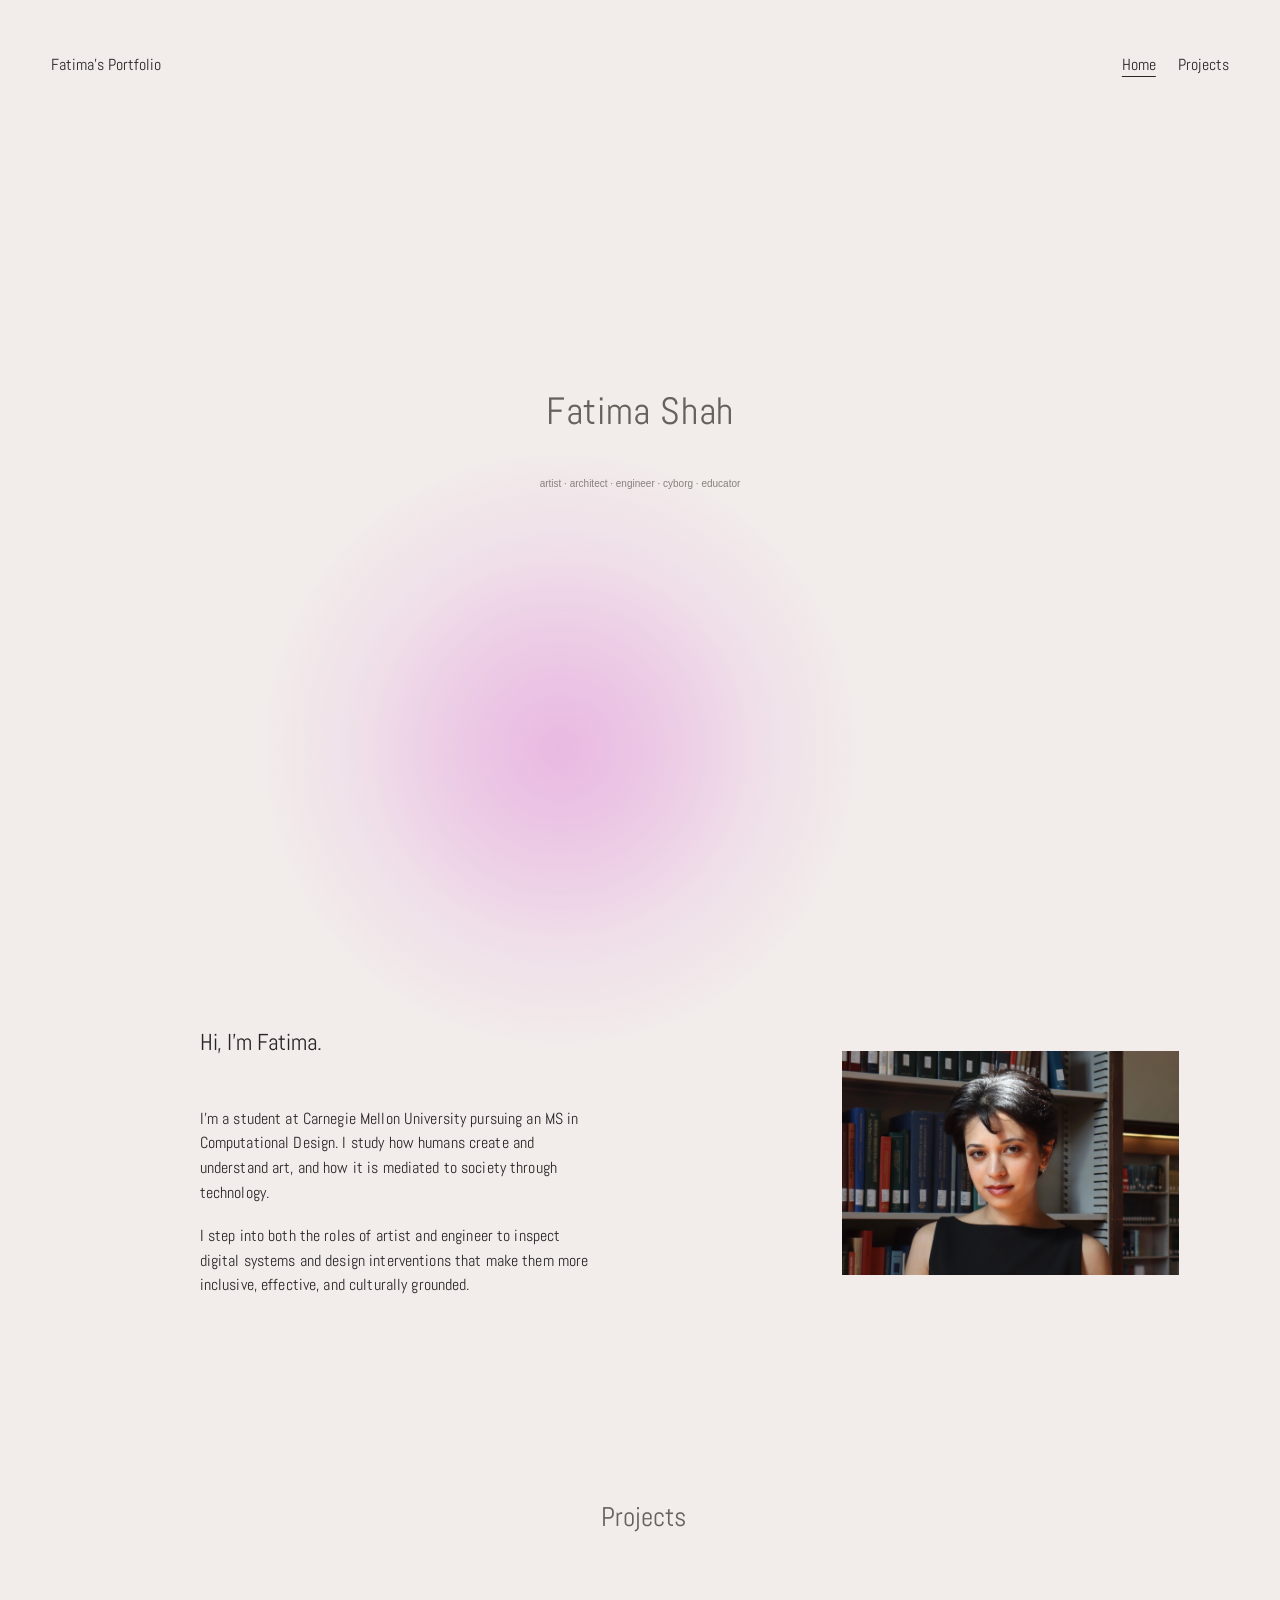
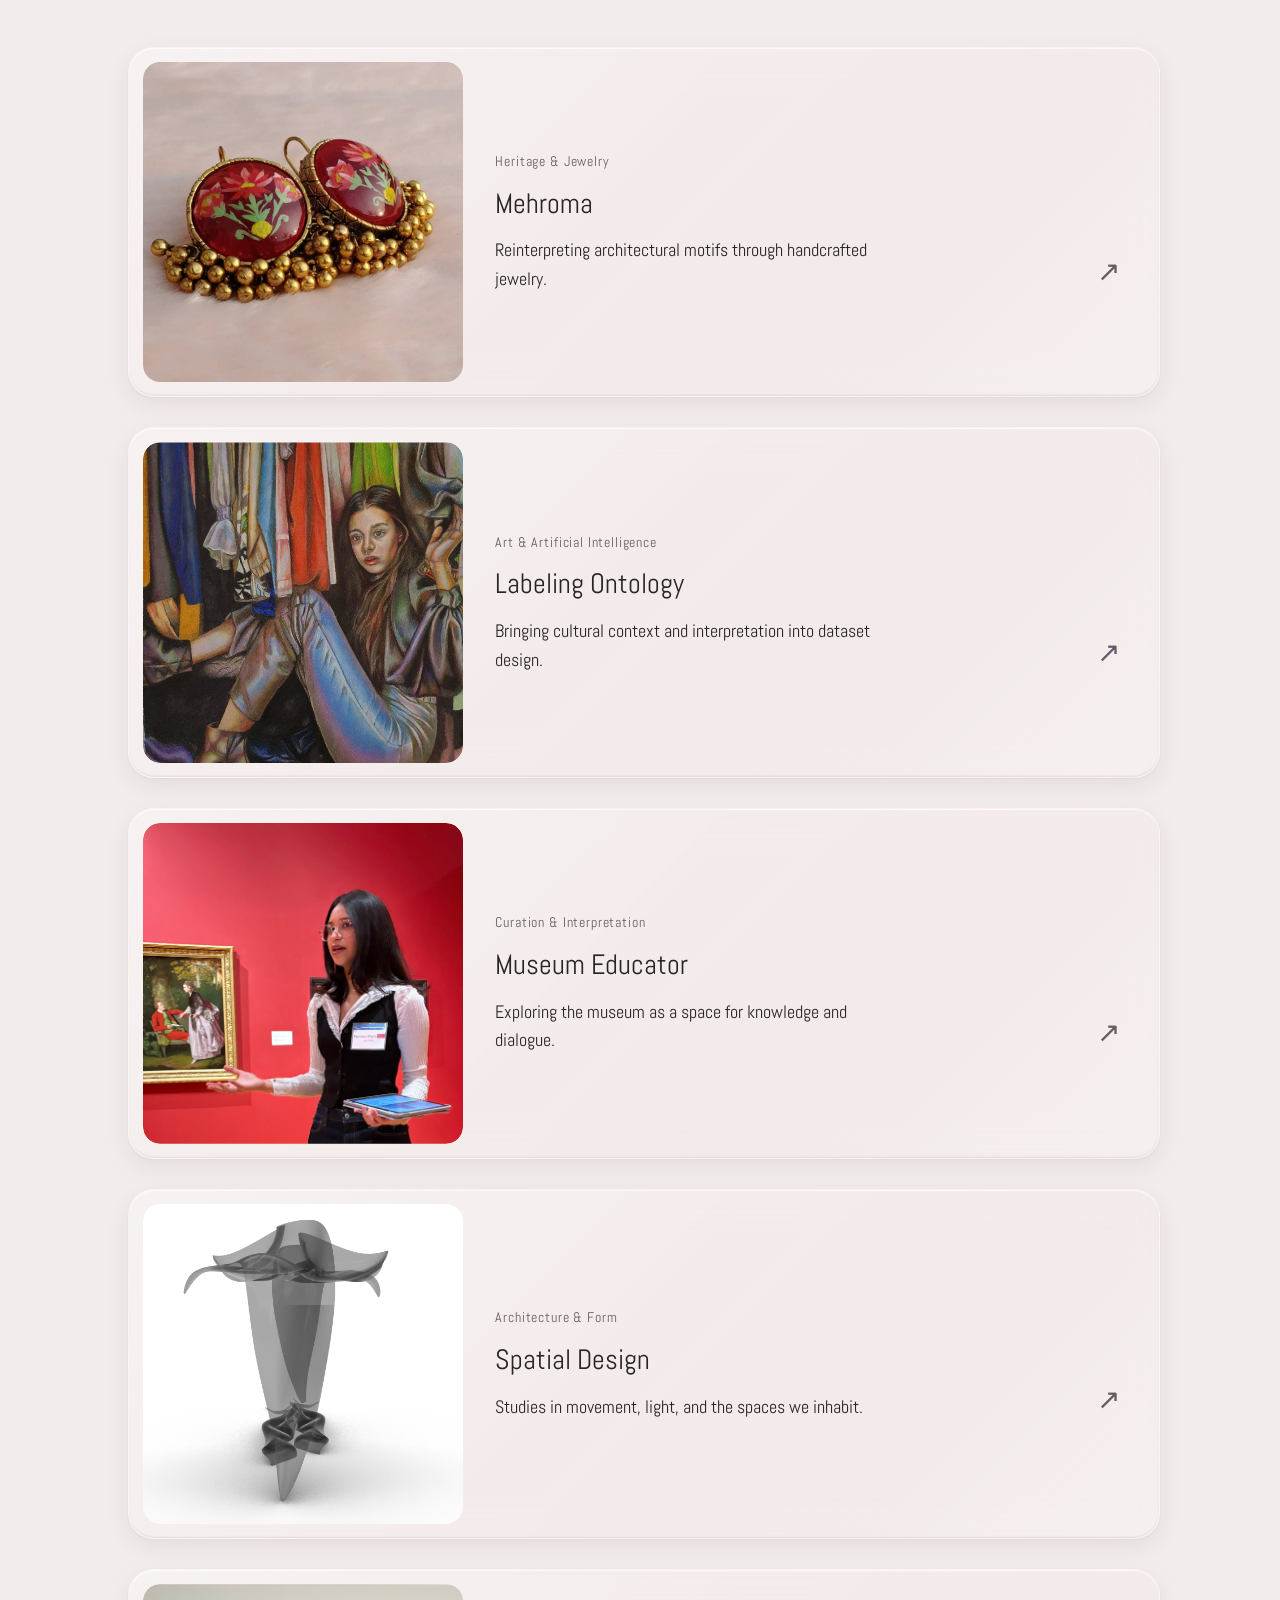
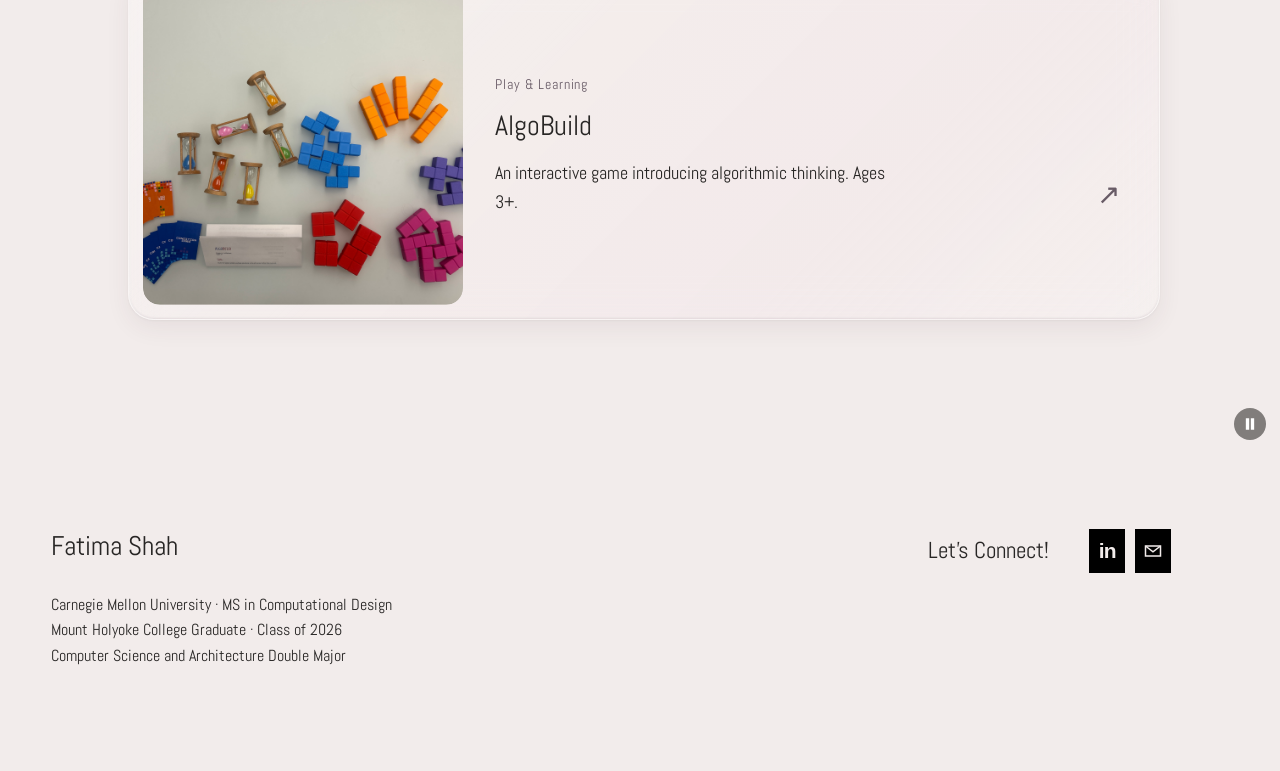
==== index.html @ 70ebee35 "Publish portfolio website" ====
<!DOCTYPE html>
<html lang="en">
<head>
  <meta charset="UTF-8">
  <meta name="viewport" content="width=device-width, initial-scale=1">
  <title>Fatima's Portfolio</title>

  <link rel="preconnect" href="https://fonts.googleapis.com">
  <link rel="preconnect" href="https://fonts.gstatic.com" crossorigin>
  <link
    href="https://fonts.googleapis.com/css2?family=Abel&display=swap"
    rel="stylesheet"
  >

  <link rel="stylesheet" href="style.css">
  <script src="script.js" defer></script>
</head>

<body id="top">
  <div class="pink-glow" aria-hidden="true"></div>

  <header class="site-header">
    <a class="wordmark" href="index.html">Fatima's Portfolio</a>

    <nav class="site-nav" aria-label="Primary navigation">
      <a href="index.html" aria-current="page">Home</a>
      <a href="#projects">Projects</a>
    </nav>
  </header>

  <main>
    <section class="hero">
      <div class="hero-content">
        <h1>Fatima Shah</h1>
        <p>artist · architect · engineer · cyborg · educator</p>
      </div>
    </section>

    <div class="work-area">
      <section class="about" id="about">
        <div class="about-copy">
          <h2>Hi, I'm Fatima.</h2>
          <p>
            I'm a student at Carnegie Mellon University pursuing an
            MS in Computational Design. I study how humans create and understand art, and how it is
            mediated to society through technology.
          </p>

          <p>
            I step into both the roles of artist and engineer to inspect
            digital systems and design interventions that make them more
            inclusive, effective, and culturally grounded.
          </p>
        </div>

        <img
          class="portrait"
          src="images/headshot.jpg"
          alt="Fatima Shah"
        >
      </section>

      <section class="projects" id="projects">
        
        <h2>Projects</h2>

        <div class="portfolio-cards">
            <a class="portfolio-card card-mehroma" href="mehroma.html">
              <div class="portfolio-picture">
                <img
                  src="images/red2.jpg"
                  alt="Mehroma floral earrings"
                  loading="lazy"
                >
              </div>
              <div class="portfolio-copy">
                <span class="portfolio-category">Heritage & Jewelry</span>
                <h3>Mehroma</h3>
                <p>Reinterpreting architectural motifs through handcrafted jewelry.</p>
                <span class="portfolio-arrow" aria-hidden="true">↗</span>
              </div>
            </a>
          
            <a class="portfolio-card card-ontology" href="labeling_ontology.html">
              <div class="portfolio-picture">
                <img
                  src="images/ontol1.jpg"
                  alt="Closet, a colored-pencil self-portrait"
                  loading="lazy"
                >
              </div>
              <div class="portfolio-copy">
                <span class="portfolio-category">Art & Artificial Intelligence</span>
                <h3>Labeling Ontology</h3>
                <p>Bringing cultural context and interpretation into dataset design.</p>
                <span class="portfolio-arrow" aria-hidden="true">↗</span>
              </div>
            </a>
          
            <a class="portfolio-card card-museum" href="museum_educator.html">
              <div class="portfolio-picture">
                <img
                  src="images/mus1.jpg"
                  alt="Fatima presenting at the museum"
                  loading="lazy"
                >
              </div>
              <div class="portfolio-copy">
                <span class="portfolio-category">Curation & Interpretation</span>
                <h3>Museum Educator</h3>
                <p>Exploring the museum as a space for knowledge and dialogue.</p>
                <span class="portfolio-arrow" aria-hidden="true">↗</span>
              </div>
            </a>
          
            <a class="portfolio-card card-spatial" href="spatial_design.html">
              <div class="portfolio-picture">
                <img
                  src="images/bench_render2.png"
                  alt="Hudson River bench rendering"
                  loading="lazy"
                >
              </div>
              <div class="portfolio-copy">
                <span class="portfolio-category">Architecture & Form</span>
                <h3>Spatial Design</h3>
                <p>Studies in movement, light, and the spaces we inhabit.</p>
                <span class="portfolio-arrow" aria-hidden="true">↗</span>
              </div>
            </a>
          
            <a class="portfolio-card card-algobuild" href="algobuild.html">
              <div class="portfolio-picture">
                <div class="portfolio-algo-frame">
                  <img
                    src="images/algo2.JPG"
                    alt="AlgoBuild blocks, hourglasses, and cards"
                    loading="lazy"
                  >
                </div>
              </div>
              <div class="portfolio-copy">
                <span class="portfolio-category">Play & Learning</span>
                <h3>AlgoBuild</h3>
                <p>An interactive game introducing algorithmic thinking. Ages 3+.</p>
                <span class="portfolio-arrow" aria-hidden="true">↗</span>
              </div>
            </a>
          </div>
      </section>

      <button
        class="motion-toggle"
        type="button"
        aria-label="Pause cursor halo"
        aria-pressed="false"
        hidden
      >
        <svg class="pause-icon" viewBox="0 0 24 24" aria-hidden="true">
          <path d="M7 5h4v14H7zm6 0h4v14h-4z"/>
        </svg>
        <svg class="play-icon" viewBox="0 0 24 24" aria-hidden="true">
          <path d="m8 5 11 7-11 7z"/>
        </svg>
      </button>
    </div>
  </main>


  <footer class="site-footer">
    <div class="footer-details">
      <h2>Fatima Shah</h2>
      <p>Carnegie Mellon University · MS in Computational Design</p>
        Mount Holyoke College Graduate · Class of 2026<br>
        Computer Science and Architecture Double Major
      </p>
    </div>

    <div class="footer-contact">
      <h2>Let’s Connect!</h2>

      <div class="social-links">
        <!-- Replace this button with your LinkedIn link when ready. -->
        <button
          class="social-link linkedin"
          type="button"
          aria-label="LinkedIn profile not yet added"
          disabled
        >
          <span aria-hidden="true">in</span>
        </button>

        <a
          class="social-link"
          href="mailto:fatimas@andrew.cmu.edu"
          aria-label="Email Fatima Shah"
        >
          <svg viewBox="0 0 24 24" aria-hidden="true">
            <path d="M3 6h18v12H3z"/>
            <path d="m3 6 9 7 9-7"/>
          </svg>
        </a>
      </div>
    </div>
  </footer>
</body>
</html>
---- style.css ----
:root {
    --paper: #f2eceb;
    --ink: #282625;
    --muted: #65615b;
    --pink: 226, 147, 220;
    --page-padding: 4vw;
  }
  
  * {
    box-sizing: border-box;
  }
  
  html {
    scroll-behavior: smooth;
  }
  
  body {
    margin: 0;
    background: var(--paper);
    color: var(--ink);
    font-family: "Abel", Arial, sans-serif;
    font-size: 16px;
    font-weight: 400;
    line-height: 1.6;
    -webkit-font-smoothing: antialiased;
    isolation: isolate;
  }
  
  a {
    color: inherit;
  }
  
  button {
    font: inherit;
  }
  
  img {
    display: block;
    max-width: 100%;
  }
  
  h1,
  h2,
  p,
  figure {
    margin: 0;
  }
  
  h1,
  h2,
  h3 {
    font-weight: 400;
  }
  
  a:focus-visible,
  button:focus-visible {
    outline: 2px solid var(--muted);
    outline-offset: 6px;
  }
  
  ::selection {
    background: #e8bddf;
  }
  
  /* Navigation */
  
  .site-header {
    position: absolute;
    top: 0;
    left: 0;
    z-index: 10;
    display: flex;
    align-items: center;
    justify-content: space-between;
    width: 100%;
    padding: 43px var(--page-padding);
  }
  
  .wordmark,
  .site-nav a {
    font-size: 16px;
    line-height: 1.4;
    text-decoration: none;
  }
  
  .site-nav {
    display: flex;
    align-items: center;
    gap: 22px;
  }
  
  .site-nav a {
    text-underline-offset: 6px;
    text-decoration-thickness: 1px;
  }
  
  .site-nav a[aria-current],
  .site-nav a:hover {
    text-decoration-line: underline;
  }
  
  /* Cursor halo */
  
  .pink-glow {
    position: fixed;
    z-index: -1;
    top: 0;
    left: 0;
    width: clamp(340px, 46vw, 900px);
    aspect-ratio: 1;
    border-radius: 50%;
    pointer-events: none;
  
    background: radial-gradient(
      ellipse at center,
      rgba(var(--pink), 0.58) 0%,
      rgba(var(--pink), 0.36) 27%,
      rgba(var(--pink), 0.13) 49%,
      rgba(var(--pink), 0) 72%
    );
  
    transform:
      translate3d(
        var(--halo-x, 50vw),
        var(--halo-y, 95vh),
        0
      )
      translate(-50%, -50%);
  }
  
  /* Homepage hero */
  
  .hero {
    position: relative;
    display: grid;
    place-items: center;
    min-height: 100vh;
    min-height: 100svh;
    padding: 120px 24px;
  }
  
  .hero-content {
    text-align: center;
    transform: translateY(-10px);
  }
  
  .hero h1 {
    color: var(--muted);
    font-size: clamp(38px, 3vw, 52px);
    line-height: 1.2;
    letter-spacing: 0.015em;
  }
  
  .hero-content p {
    margin-top: 42px;
    color: #87817b;
    font-family: Arial, sans-serif;
    font-size: clamp(10px, 0.7vw, 12px);
    line-height: 1.6;
  }
  
  .work-area {
    position: relative;
  }
  
  /* About */
  
  .about {
    display: grid;
    grid-template-columns: 31vw 26.3vw;
    justify-content: space-between;
    align-items: center;
    padding: 10vw 7.9vw 0 15.6vw;
  }
  
  .about-copy h2 {
    margin-bottom: 3.8vw;
    font-size: clamp(23px, 1.5vw, 30px);
    line-height: 1.3;
  }
  
  .about-copy p {
    font-size: clamp(16px, 1.08vw, 21px);
    line-height: 1.55;
    letter-spacing: 0.008em;
  }
  
  .about-copy p + p {
    margin-top: 18px;
  }
  
  .portrait {
    width: 100%;
    height: auto;
    aspect-ratio: 3 / 2;
    object-fit: cover;
    object-position: 50% 10%;
  }
  
  /* Homepage projects */
  
  .projects {
    padding: 15.8vw 7.3vw 10.5vw 7.9vw;
    scroll-margin-top: 48px;
  }
  
  .projects > h2 {
    margin-bottom: 8.7vw;
    color: var(--muted);
    font-size: clamp(27px, 1.85vw, 36px);
    line-height: 1.3;
    text-align: center;
  }
  
  .project-grid {
    display: grid;
    grid-template-columns: repeat(4, minmax(0, 1fr));
    align-items: start;
    column-gap: 8vw;
  }
  
  .project-link {
    display: block;
    min-width: 0;
    text-decoration: none;
  }
  
  .project-card {
    min-width: 0;
    text-align: center;
  }
  
  .project-image {
    display: grid;
    align-items: center;
    height: 15.7vw;
  }
  
  .project-image img {
    width: 100%;
    height: auto;
    aspect-ratio: 1;
    object-fit: cover;
    object-position: center;
  }
  
  .project-image img[src$="ontol1.jpg"] {
    object-fit: cover;
    object-position: center;

  }
  
  .project-image img[src$="mus1.jpg"] {
    object-position: 75% center;
  }
  
  .project-image img[src$="bench_render4.png"] {
    object-position: 85% center;
  }
  
  .project-spatial .project-image img {
    width: calc(100% + 1vw);
    max-width: none;
    margin-left: -0.5vw;
  }
  
  .project-card figcaption {
    margin-top: 3.5vw;
    font-size: clamp(16px, 1.08vw, 21px);
    line-height: 1.5;
  }
  
  .project-link:hover figcaption,
  .project-link:focus-visible figcaption {
    text-decoration: underline;
    text-underline-offset: 5px;
  }
  
  /* Halo pause button */
  
  .motion-toggle {
    position: absolute;
    right: 14px;
    bottom: 14px;
    display: grid;
    place-items: center;
    width: 32px;
    height: 32px;
    padding: 6px;
    border: 0;
    border-radius: 50%;
    background: #817d7b;
    color: white;
    cursor: pointer;
  }
  
  .motion-toggle[hidden] {
    display: none;
  }
  
  .motion-toggle svg {
    width: 100%;
    height: 100%;
    fill: currentColor;
  }
  
  .motion-toggle .play-icon {
    display: none;
  }
  
  .motion-toggle[aria-pressed="true"] .pause-icon {
    display: none;
  }
  
  .motion-toggle[aria-pressed="true"] .play-icon {
    display: block;
  }
  
  /* Footer */
  
  .site-footer {
    display: grid;
    grid-template-columns: minmax(0, 1fr) auto;
    align-items: start;
    gap: 40px;
    min-height: 23.5vw;
    padding: 5.8vw 8.5vw 8vw var(--page-padding);
  }
  
  .footer-details h2 {
    margin-bottom: 28px;
    font-size: clamp(27px, 1.85vw, 36px);
    line-height: 1.3;
  }
  
  .footer-details p {
    font-size: clamp(16px, 1.08vw, 21px);
    line-height: 1.6;
  }
  
  .footer-details p + p {
    margin-top: 18px;
  }
  
  .footer-contact {
    display: flex;
    align-items: center;
    justify-self: end;
    align-self: start;
    gap: 40px;
    margin: 0;
  }
  
  .footer-contact h2 {
    font-size: clamp(23px, 1.5vw, 30px);
    line-height: 1.3;
    white-space: nowrap;
  }
  
  .social-links {
    display: flex;
    gap: 10px;
  }
  
  .social-link {
    display: grid;
    place-items: center;
    width: 36px;
    height: 36px;
    padding: 8px;
    border: 0;
    border-radius: 0;
    background: #000;
    color: var(--paper);
    text-decoration: none;
  }
  
  .social-link:disabled {
    opacity: 1;
    cursor: default;
  }
  
  .linkedin {
    font-family: Arial, sans-serif;
    font-size: 21px;
    font-weight: 700;
    line-height: 1;
    letter-spacing: -1px;
  }
  
  .social-link svg {
    width: 100%;
    height: 100%;
    fill: none;
    stroke: currentColor;
    stroke-width: 1.8;
  }
  
  /* Project page headings */
  
  .project-title {
    padding: 11.5vw 6vw 0;
    text-align: center;
    font-size: clamp(27px, 1.8vw, 36px);
    line-height: 1.3;
  }
  
  /* Mehroma introduction */
  
  .mehroma-intro {
    width: 29.4vw;
    margin: 3.6vw auto 8vw;
  }
  
  .mehroma-intro img {
    width: 100%;
    height: auto;
  }
  
  /* Source / Reinterpretation / Material Detail */
  
  .comparison {
    width: 65%;
    margin: 0 auto;
  }
  
  .comparison-row {
    display: grid;
    grid-template-columns: repeat(3, minmax(0, 1fr));
    gap: 4.5vw;
    margin-bottom: 4vw;
  }
  
  .comparison-row figure {
    min-width: 0;
    text-align: center;
  }
  
  .comparison-row h3 {
    margin: 0 0 3.8vw;
    font-size: clamp(16px, 1.08vw, 21px);
  }
  
  .comparison-row:not(:first-child) h3 {
    display: none;
  }
  
  .comparison-row img {
    width: 100%;
    aspect-ratio: 1;
    object-fit: cover;
  }
  
  .comparison-row figcaption {
    margin-top: 3.2vw;
    font-size: clamp(15px, 1vw, 20px);
  }
  
  /* Methodology */
  
  .methodology {
    display: grid;
    grid-template-columns: 1.4fr 0.42fr 1fr;
    align-items: center;
    gap: 5vw;
    width: 58%;
    margin: 10vw auto;
  }
  
  .method-source img {
    width: 100%;
    height: auto;
  }
  
  .motif-details {
    display: grid;
    gap: 4vw;
  }
  
  .motif {
    width: 100%;
    aspect-ratio: 1;
    border-radius: 50%;
    object-fit: cover;
  }
  
  .motif-0 {
    object-position: top;
  }
  
  .motif-1 {
    object-position: center;
  }
  
  .motif-2 {
    object-position: bottom;
  }
  
  .method-copy h2 {
    font-size: clamp(25px, 1.8vw, 36px);
    margin-bottom: 2vw;
  }
  
  .method-copy ol {
    list-style: none;
    counter-reset: method;
    padding: 0;
    margin: 0;
  }
  
  .method-copy li {
    counter-increment: method;
    margin-bottom: 1.2vw;
    font-size: clamp(16px, 1.08vw, 21px);
  }
  
  .method-copy li::before {
    content: counter(method, decimal-leading-zero) ". ";
  }
  
  /* Restoration */
  
  .restoration {
    display: grid;
    grid-template-columns: 1fr 1.5fr;
    gap: 8vw;
    align-items: start;
    margin: 9vw 7.9vw 0;
  }
  
  .restoration h2 {
    font-size: clamp(23px, 1.5vw, 30px);
    margin: 1vw 0 4vw;
  }
  
  .restoration p {
    font-size: clamp(16px, 1.08vw, 21px);
    line-height: 1.6;
    margin-bottom: 1.2em;
  }
  
  .restoration figure img {
    width: 100%;
    height: auto;
  }
  
  .restoration figcaption {
    width: 11em;
    margin: 1.6vw 0 0 auto;
    font-size: clamp(16px, 1.08vw, 21px);
  }
  
  .restoration em,
  .restoration-gallery em {
    display: inline-block;
    margin-top: 1.2em;
  }
  
  .restoration-gallery {
    display: grid;
    grid-template-columns: 1fr 1.05fr 1.5fr 1fr;
    gap: 2.8vw;
    align-items: end;
    margin: 6vw 9vw 16vw;
  }
  
  .restoration-gallery img {
    width: 100%;
    height: 16vw;
    object-fit: cover;
  }
  
  .restoration-gallery p {
    font-size: clamp(16px, 1.08vw, 21px);
  }
  
  /* Explore other projects */
  
  .explore {
    position: relative;
    padding: 8vw 12vw;
    color: var(--paper);
    background: rgba(155, 131, 129, 0.9);
  }
  
  .explore h2 {
    text-align: center;
    font-size: clamp(23px, 1.5vw, 30px);
    margin-bottom: 6vw;
  }
  
  .explore-grid {
    display: grid;
    grid-template-columns: repeat(3, minmax(0, 1fr));
    gap: 10vw;
  }
  
  .explore-grid a {
    display: block;
    min-width: 0;
    text-align: center;
    text-decoration: none;
  }
  
  .explore-grid img {
    width: 100%;
    aspect-ratio: 1;
    object-fit: cover;
  }
  
  .explore-grid span {
    display: block;
    margin-top: 3.5vw;
    font-size: clamp(16px, 1.08vw, 21px);
  }
  
  .explore-grid a:hover span {
    text-decoration: underline;
    text-underline-offset: 5px;
  }
  
  /* Other project galleries */
  
  .detail-section {
    width: 80%;
    margin: 5vw auto 9vw;
  }
  
  .detail-section > h2 {
    margin-bottom: 3vw;
    font-size: clamp(24px, 2vw, 36px);
    text-align: center;
  }
  
  .detail-gallery {
    display: grid;
    grid-template-columns: repeat(2, minmax(0, 1fr));
    align-items: start;
    gap: 5vw;
  }
  
  .detail-gallery img {
    width: 100%;
    height: auto;
  }
  
  /* Tablet */
  
  @media (max-width: 900px) {
    .about {
      grid-template-columns: 1.15fr 1fr;
      gap: 8vw;
      padding: 100px 8vw 0;
    }
  
    .about-copy h2 {
      margin-bottom: 32px;
    }
  
    .projects {
      padding: 130px 8vw 110px;
    }
  
    .projects > h2 {
      margin-bottom: 70px;
    }
  
    .project-grid {
      grid-template-columns: repeat(2, minmax(0, 1fr));
      gap: 60px 12vw;
    }
  
    .project-image {
      height: auto;
      aspect-ratio: 1;
    }
  
    .project-spatial .project-image img {
      width: 100%;
      margin-left: 0;
    }
  
    .project-card figcaption {
      margin-top: 24px;
    }
  
    .pink-glow {
      width: 75vw;
    }
  
    .site-footer {
      padding: 70px 6vw 100px;
    }
  
    .footer-contact {
      gap: 20px;
    }
  
    .project-title {
      padding-top: 150px;
    }
  
    .mehroma-intro {
      width: min(65%, 440px);
      margin: 45px auto 90px;
    }
  
    .comparison {
      width: 84%;
    }
  
    .methodology {
      width: 84%;
      grid-template-columns: 1fr 0.3fr 1fr;
      gap: 4vw;
    }
  
    .restoration {
      gap: 5vw;
      margin-left: 8vw;
      margin-right: 8vw;
    }
  
    .restoration-gallery {
      grid-template-columns: 1fr 1fr;
    }
  
    .restoration-gallery img {
      height: 28vw;
    }
  
    .explore {
      padding: 70px 8vw;
    }
  
    .explore-grid {
      gap: 6vw;
    }
  }
  
  /* Phone */
  
  @media (max-width: 600px) {
    .site-header {
      padding: 28px 6vw;
    }
  
    .wordmark,
    .site-nav a {
      font-size: 15px;
    }
  
    .site-nav {
      gap: 16px;
    }
  
    .hero h1 {
      font-size: 40px;
    }
  
    .hero-content p {
      margin-top: 30px;
      font-size: 10px;
    }
  
    .about {
      grid-template-columns: 1fr;
      gap: 40px;
      padding: 80px 8vw 0;
    }
  
    .about-copy h2 {
      font-size: 25px;
    }
  
    .about-copy p {
      font-size: 18px;
    }
  
    .projects {
      padding-top: 100px;
    }
  
    .projects > h2 {
      margin-bottom: 50px;
    }
  
    .project-grid {
      gap: 42px 7vw;
    }
  
    .project-card figcaption {
      margin-top: 18px;
      font-size: 16px;
    }
  
    .pink-glow {
      width: 100vw;
    }
  
    .site-footer {
      grid-template-columns: minmax(0, 1fr);
      gap: 45px;
      padding: 60px 8vw 80px;
    }
  
    .footer-details h2 {
      margin-bottom: 24px;
    }
  
    .footer-details p {
      font-size: 17px;
    }
  
    .footer-contact {
      justify-self: end;
      flex-wrap: wrap;
      justify-content: flex-end;
      gap: 24px;
    }
  
    .project-title {
      padding-top: 125px;
    }
  
    .mehroma-intro {
      width: 80%;
    }
  
    .comparison-row {
      gap: 3vw;
      margin-bottom: 40px;
    }
  
    .comparison-row h3 {
      font-size: 13px;
      min-height: 42px;
      margin-bottom: 14px;
    }
  
    .comparison-row figcaption {
      font-size: 14px;
      margin-top: 16px;
    }
  
    .methodology {
      grid-template-columns: 1fr 0.3fr;
      margin: 70px auto;
    }
  
    .method-copy {
      grid-column: 1 / -1;
      margin-top: 24px;
    }
  
    .method-copy li {
      margin-bottom: 12px;
    }
  
    .restoration {
      grid-template-columns: 1fr;
      margin-top: 70px;
    }
  
    .restoration h2 {
      margin-bottom: 24px;
    }
  
    .restoration-gallery {
      margin: 45px 8vw 80px;
    }
  
    .restoration-gallery p {
      font-size: 14px;
    }
  
    .explore-grid {
      gap: 5vw;
    }
  
    .explore-grid span {
      font-size: 14px;
      margin-top: 18px;
    }
  
    .detail-section {
      width: 84%;
      margin: 45px auto 70px;
    }
  
    .detail-gallery {
      grid-template-columns: 1fr;
      gap: 35px;
    }
  }
  
  @media (prefers-reduced-motion: reduce) {
    html {
      scroll-behavior: auto;
    }
  }
  /* Homepage horizontal project cards */
.portfolio-cards {
    display: grid;
    grid-template-columns: 1fr;
    gap: 28px;
    width: min(100%, 1080px);
    margin: 0 auto;
    padding: 0 24px;
  }
  
  .portfolio-card {
    --card-bg: #eaded7;
    --card-accent: #754238;
  
    display: grid;
    grid-template-columns: 42% minmax(0, 1fr);
    align-items: stretch;
    overflow: hidden;
    min-width: 0;
    border: 1px solid rgba(70, 45, 40, 0.1);
    border-radius: 14px;
    background: var(--card-bg);
    color: #282625;
    text-decoration: none;
    text-align: left;
    box-shadow: 0 3px 12px rgba(50, 35, 35, 0.04);
    transition:
      transform 350ms ease,
      box-shadow 350ms ease;
  }
  
  .card-mehroma {
    --card-bg: #eee0d5;
    --card-accent: #883f49;
  }
  
  .card-ontology {
    --card-bg: #e2e5dc;
    --card-accent: #545e47;
  }
  
  .card-museum {
    --card-bg: #f0dddf;
    --card-accent: #963d4d;
  }
  
  .card-spatial {
    --card-bg: #e2e5e8;
    --card-accent: #515d69;
  }
  
  .card-algobuild {
    --card-bg: #e8e0ef;
    --card-accent: #70548e;
  }
  
  .portfolio-picture {
    position: relative;
    min-width: 0;
    min-height: 270px;
    overflow: hidden;
  }
  
  .portfolio-picture > img {
    display: block;
    width: 100%;
    height: 100%;
    position: absolute;
    inset: 0;
    object-fit: cover;
    object-position: center;
  }
  
  .card-ontology .portfolio-picture > img {
    object-position: center 38%;
  }
  
  .card-museum .portfolio-picture > img {
    object-position: 60% center;
  }
  
  .card-spatial .portfolio-picture {
    background: #fff;
  }
  
  .card-spatial .portfolio-picture > img {
    object-fit: contain;
    padding: 16px;
  }
  
  /* Same rotation and top crop as the AlgoBuild hero */
  .card-algobuild .portfolio-picture {
    display: grid;
    align-items: center;
    background: #deddd3;
  }
  
  .portfolio-algo-frame {
    position: relative;
    width: 100%;
    aspect-ratio: 5 / 3;
    overflow: hidden;
  }
  
  .portfolio-algo-frame img {
    position: absolute;
    top: 37.5%;
    left: 50%;
    width: 75%;
    height: 166.666667%;
    max-width: none;
    object-fit: contain;
    transform: translate(-50%, -50%) rotate(-90deg);
  }
  
  .portfolio-copy {
    position: relative;
    display: flex;
    flex-direction: column;
    justify-content: center;
    padding: 36px 64px 36px 36px;
  }
  
  .portfolio-category {
    display: block;
    margin-bottom: 14px;
    color: var(--card-accent);
    font-size: 14px;
    letter-spacing: 0.06em;
  }
  
  .portfolio-copy h3 {
    margin: 0;
    color: #282625;
    font-family: inherit;
    font-size: clamp(26px, 2.2vw, 36px);
    font-weight: 400;
    line-height: 1.2;
  }
  
  .portfolio-copy p {
    margin: 16px 0 0;
    max-width: 390px;
    font-size: 18px;
    line-height: 1.6;
  }
  
  .portfolio-arrow {
    position: absolute;
    right: 25px;
    bottom: 24px;
    color: var(--card-accent);
    font-size: 28px;
    transition: transform 350ms ease;
  }
  
  .portfolio-card:hover,
  .portfolio-card:focus-visible {
    text-decoration: none;
  }
  
  .portfolio-card:focus-visible {
    outline: 2px solid var(--card-accent);
    outline-offset: 5px;
  }
  
  @media (hover: hover) and (pointer: fine) {
    .portfolio-card:hover {
      transform: translateY(-6px);
      box-shadow: 0 16px 30px rgba(50, 35, 35, 0.12);
    }
  
    .portfolio-card:hover .portfolio-arrow {
      transform: translate(3px, -3px);
    }
  }
  
  @media (max-width: 600px) {
    .portfolio-cards {
      gap: 20px;
      padding: 0 16px;
    }
  
    .portfolio-card {
      grid-template-columns: 40% minmax(0, 1fr);
      border-radius: 10px;
    }
  
    .portfolio-picture {
      min-height: 220px;
    }
  
    .portfolio-copy {
      padding: 22px 18px 42px;
    }
  
    .portfolio-category {
      font-size: 11px;
      margin-bottom: 10px;
    }
  
    .portfolio-copy h3 {
      font-size: 23px;
    }
  
    .portfolio-copy p {
      font-size: 15px;
      margin-top: 12px;
    }
  
    .portfolio-arrow {
      right: 16px;
      bottom: 12px;
      font-size: 23px;
    }
  }
  
  @media (prefers-reduced-motion: reduce) {
    .portfolio-card,
    .portfolio-arrow {
      transition: none;
    }
  
    .portfolio-card:hover,
    .portfolio-card:hover .portfolio-arrow {
      transform: none;
    }
  }
  /* Transparent glass project cards */
.portfolio-cards {
    gap: 30px;
  }
  
  .portfolio-cards .portfolio-card {
    --card-accent: #62545f;
  
    grid-template-columns: minmax(0, 32%) minmax(0, 1fr);
    align-items: center;
    position: relative;
    padding: 14px;
    overflow: hidden;
  
    background: rgba(255, 255, 255, 0.12);
    border: 1px solid rgba(255, 255, 255, 0.65);
    border-radius: 22px;
  
    -webkit-backdrop-filter: blur(12px);
    backdrop-filter: blur(12px);
  
    box-shadow:
      inset 0 1px 0 rgba(255, 255, 255, 0.7),
      inset 0 -1px 0 rgba(120, 90, 110, 0.08),
      0 5px 20px rgba(65, 45, 60, 0.05);
  
    transition:
      transform 400ms ease,
      box-shadow 400ms ease,
      background 400ms ease,
      border-color 400ms ease,
      filter 400ms ease,
      opacity 400ms ease;
  }
  
  /* Every photo has an actual square frame */
  .portfolio-cards .portfolio-picture {
    position: relative;
    width: 100%;
    height: auto;
    min-height: 0;
    aspect-ratio: 1;
    align-self: center;
    overflow: hidden;
    border: 0;
    border-radius: 12px;
    background: transparent;
  }
  
  .portfolio-cards .portfolio-picture > img {
    position: absolute;
    inset: 0;
    width: 100%;
    height: 100%;
    padding: 0;
    object-fit: cover;
    border: 0;
  }
  
  /* Slight zoom removes the edge from Mehroma */
  .portfolio-cards .card-mehroma .portfolio-picture > img {
    transform: scale(1.08);
    object-position: center;
  }
  
  .portfolio-cards .card-spatial .portfolio-picture > img {
    object-fit: contain;
  }
  
  /* Square AlgoBuild thumbnail, rotated without stretching */
  .portfolio-cards .portfolio-algo-frame {
    position: absolute;
    inset: 0;
    width: 100%;
    height: 100%;
    aspect-ratio: 1;
    overflow: hidden;
  }
  
  .portfolio-cards .portfolio-algo-frame img {
    position: absolute;
    inset: 0;
    width: 100%;
    height: 100%;
    max-width: none;
    object-fit: cover;
    object-position: center;
    transform: rotate(-90deg);
  }
  
  .portfolio-cards .portfolio-copy {
    padding: 25px 55px 25px 32px;
  }
  
  .portfolio-cards .portfolio-category,
  .portfolio-cards .portfolio-arrow {
    color: #62545f;
  }
  
  /* Lift the glass and soften the surrounding project cards */
  @media (hover: hover) and (pointer: fine) {
    .portfolio-cards:has(.portfolio-card:hover)
      .portfolio-card:not(:hover):not(:focus-visible) {
      filter: blur(3px);
      opacity: 0.6;
    }
  
    .portfolio-cards .portfolio-card:hover {
      z-index: 2;
      transform: translateY(-7px);
      background: rgba(255, 255, 255, 0.22);
      border-color: rgba(255, 255, 255, 0.95);
  
      box-shadow:
        inset 0 1px 0 rgba(255, 255, 255, 0.95),
        inset 0 0 0 1px rgba(255, 255, 255, 0.18),
        0 18px 38px rgba(70, 45, 65, 0.13);
    }
  }
  
  .portfolio-cards .portfolio-card:focus-visible {
    outline: 2px solid #95758d;
    outline-offset: 5px;
  }
  
  /* Keep square photos on smaller screens too */
  @media (max-width: 600px) {
    .portfolio-cards .portfolio-card {
      grid-template-columns: minmax(0, 38%) minmax(0, 1fr);
      padding: 10px;
      border-radius: 16px;
    }
  
    .portfolio-cards .portfolio-picture {
      min-height: 0;
      border-radius: 9px;
    }
  
    .portfolio-cards .portfolio-copy {
      padding: 12px 12px 32px 18px;
    }
  
    .portfolio-cards .portfolio-copy h3 {
      font-size: 22px;
    }
  
    .portfolio-cards .portfolio-copy p {
      font-size: 14px;
    }
  }
  
  @media (prefers-reduced-motion: reduce) {
    .portfolio-cards .portfolio-card {
      transition: none;
    }
  
    .portfolio-cards .portfolio-card:hover {
      transform: none;
    }
  }
  /* Transparent glass project cards */
.portfolio-cards {
    gap: 30px;
  }
  
  .portfolio-cards .portfolio-card {
    --card-accent: #62545f;
  
    grid-template-columns: minmax(0, 32%) minmax(0, 1fr);
    align-items: center;
    position: relative;
    padding: 14px;
    overflow: hidden;
  
    background: rgba(255, 255, 255, 0.12);
    border: 1px solid rgba(255, 255, 255, 0.65);
    border-radius: 22px;
  
    -webkit-backdrop-filter: blur(12px);
    backdrop-filter: blur(12px);
  
    box-shadow:
      inset 0 1px 0 rgba(255, 255, 255, 0.7),
      inset 0 -1px 0 rgba(120, 90, 110, 0.08),
      0 5px 20px rgba(65, 45, 60, 0.05);
  
    transition:
      transform 400ms ease,
      box-shadow 400ms ease,
      background 400ms ease,
      border-color 400ms ease,
      filter 400ms ease,
      opacity 400ms ease;
  }
  
  /* Every photo has an actual square frame */
  .portfolio-cards .portfolio-picture {
    position: relative;
    width: 100%;
    height: auto;
    min-height: 0;
    aspect-ratio: 1;
    align-self: center;
    overflow: hidden;
    border: 0;
    border-radius: 12px;
    background: transparent;
  }
  
  .portfolio-cards .portfolio-picture > img {
    position: absolute;
    inset: 0;
    width: 100%;
    height: 100%;
    padding: 0;
    object-fit: cover;
    border: 0;
  }
  
  /* Slight zoom removes the edge from Mehroma */
  .portfolio-cards .card-mehroma .portfolio-picture > img {
    transform: scale(1.08);
    object-position: center;
  }
  
  .portfolio-cards .card-spatial .portfolio-picture > img {
    object-fit: contain;
  }
  
  /* Square AlgoBuild thumbnail, rotated without stretching */
  .portfolio-cards .portfolio-algo-frame {
    position: absolute;
    inset: 0;
    width: 100%;
    height: 100%;
    aspect-ratio: 1;
    overflow: hidden;
  }
  
  .portfolio-cards .portfolio-algo-frame img {
    position: absolute;
    inset: 0;
    width: 100%;
    height: 100%;
    max-width: none;
    object-fit: cover;
    object-position: center;
    transform: rotate(-90deg);
  }
  
  .portfolio-cards .portfolio-copy {
    padding: 25px 55px 25px 32px;
  }
  
  .portfolio-cards .portfolio-category,
  .portfolio-cards .portfolio-arrow {
    color: #62545f;
  }
  
  /* Lift the glass and soften the surrounding project cards */
  @media (hover: hover) and (pointer: fine) {
    .portfolio-cards:has(.portfolio-card:hover)
      .portfolio-card:not(:hover):not(:focus-visible) {
      filter: blur(3px);
      opacity: 0.6;
    }
  
    .portfolio-cards .portfolio-card:hover {
      z-index: 2;
      transform: translateY(-7px);
      background: rgba(255, 255, 255, 0.22);
      border-color: rgba(255, 255, 255, 0.95);
  
      box-shadow:
        inset 0 1px 0 rgba(255, 255, 255, 0.95),
        inset 0 0 0 1px rgba(255, 255, 255, 0.18),
        0 18px 38px rgba(70, 45, 65, 0.13);
    }
  }
  
  .portfolio-cards .portfolio-card:focus-visible {
    outline: 2px solid #95758d;
    outline-offset: 5px;
  }
  
  /* Keep square photos on smaller screens too */
  @media (max-width: 600px) {
    .portfolio-cards .portfolio-card {
      grid-template-columns: minmax(0, 38%) minmax(0, 1fr);
      padding: 10px;
      border-radius: 16px;
    }
  
    .portfolio-cards .portfolio-picture {
      min-height: 0;
      border-radius: 9px;
    }
  
    .portfolio-cards .portfolio-copy {
      padding: 12px 12px 32px 18px;
    }
  
    .portfolio-cards .portfolio-copy h3 {
      font-size: 22px;
    }
  
    .portfolio-cards .portfolio-copy p {
      font-size: 14px;
    }
  }
  
  @media (prefers-reduced-motion: reduce) {
    .portfolio-cards .portfolio-card {
      transition: none;
    }
  
    .portfolio-cards .portfolio-card:hover {
      transform: none;
    }
  }
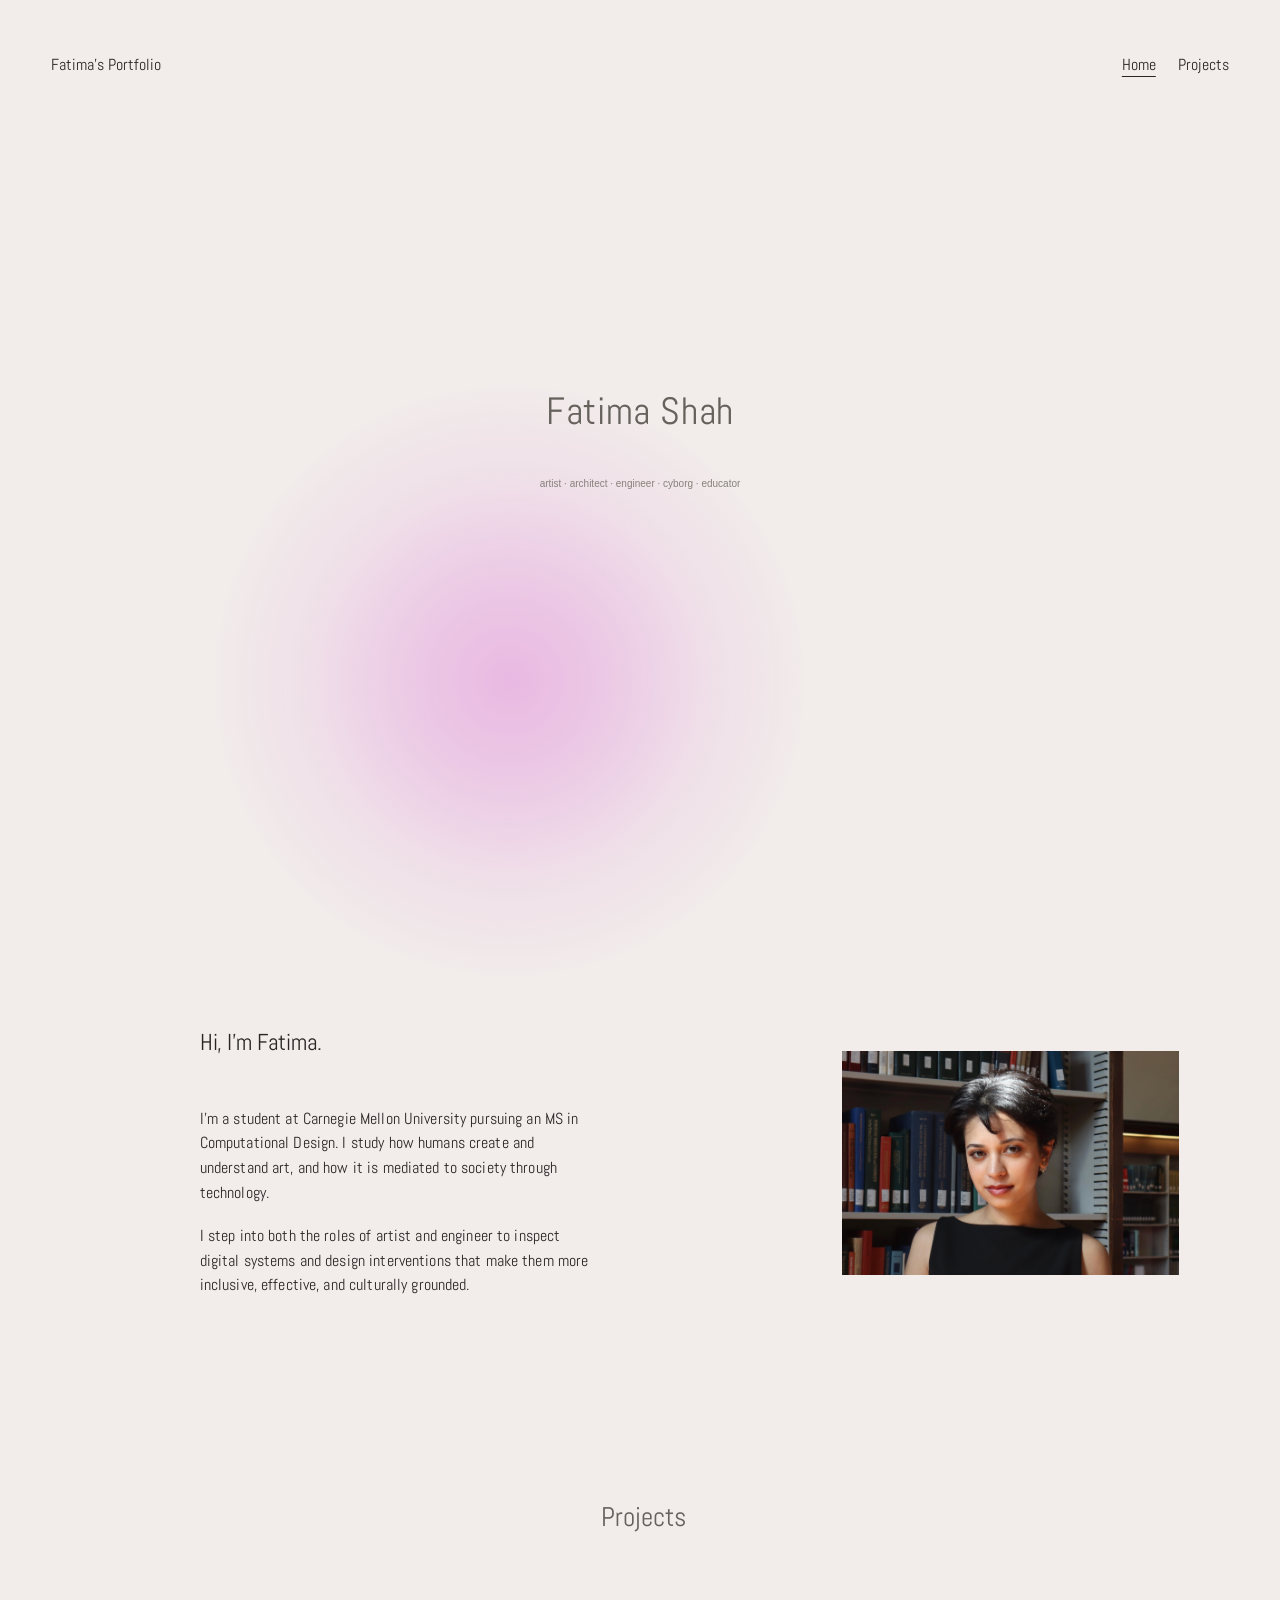
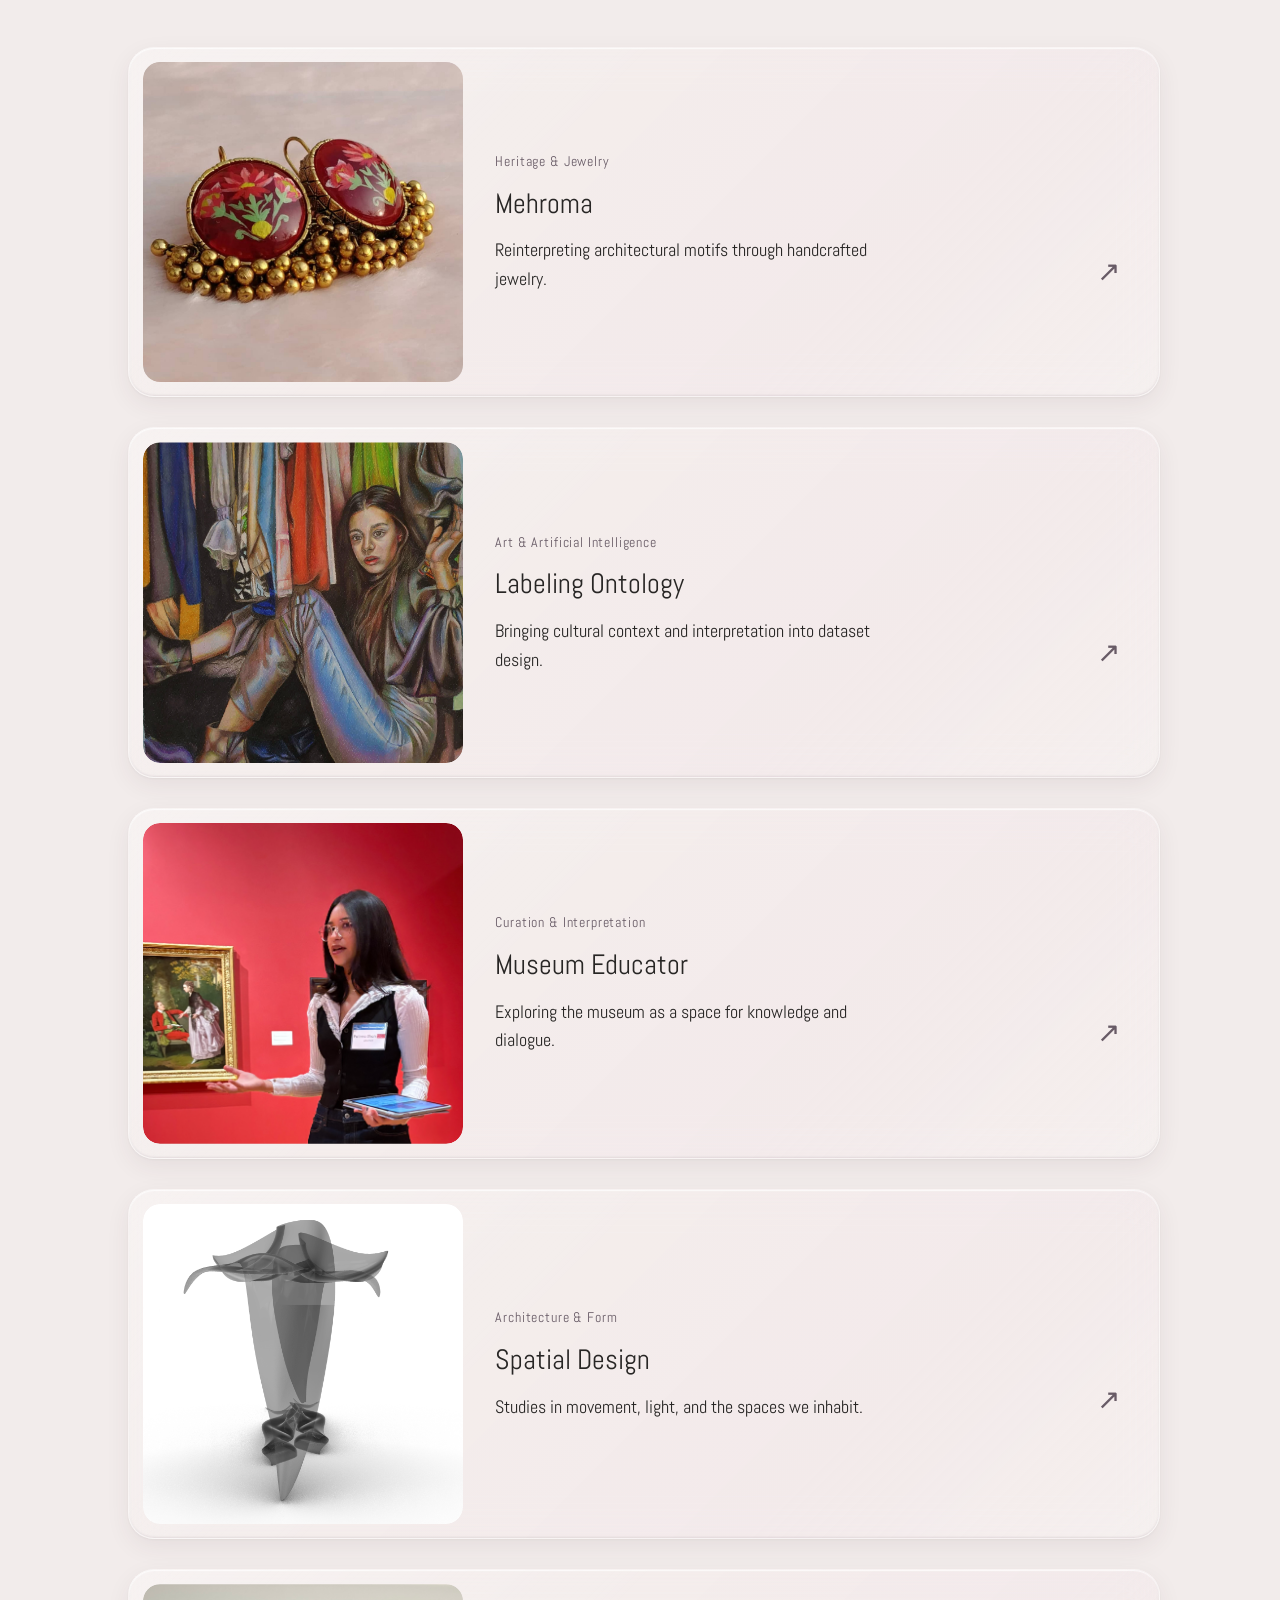
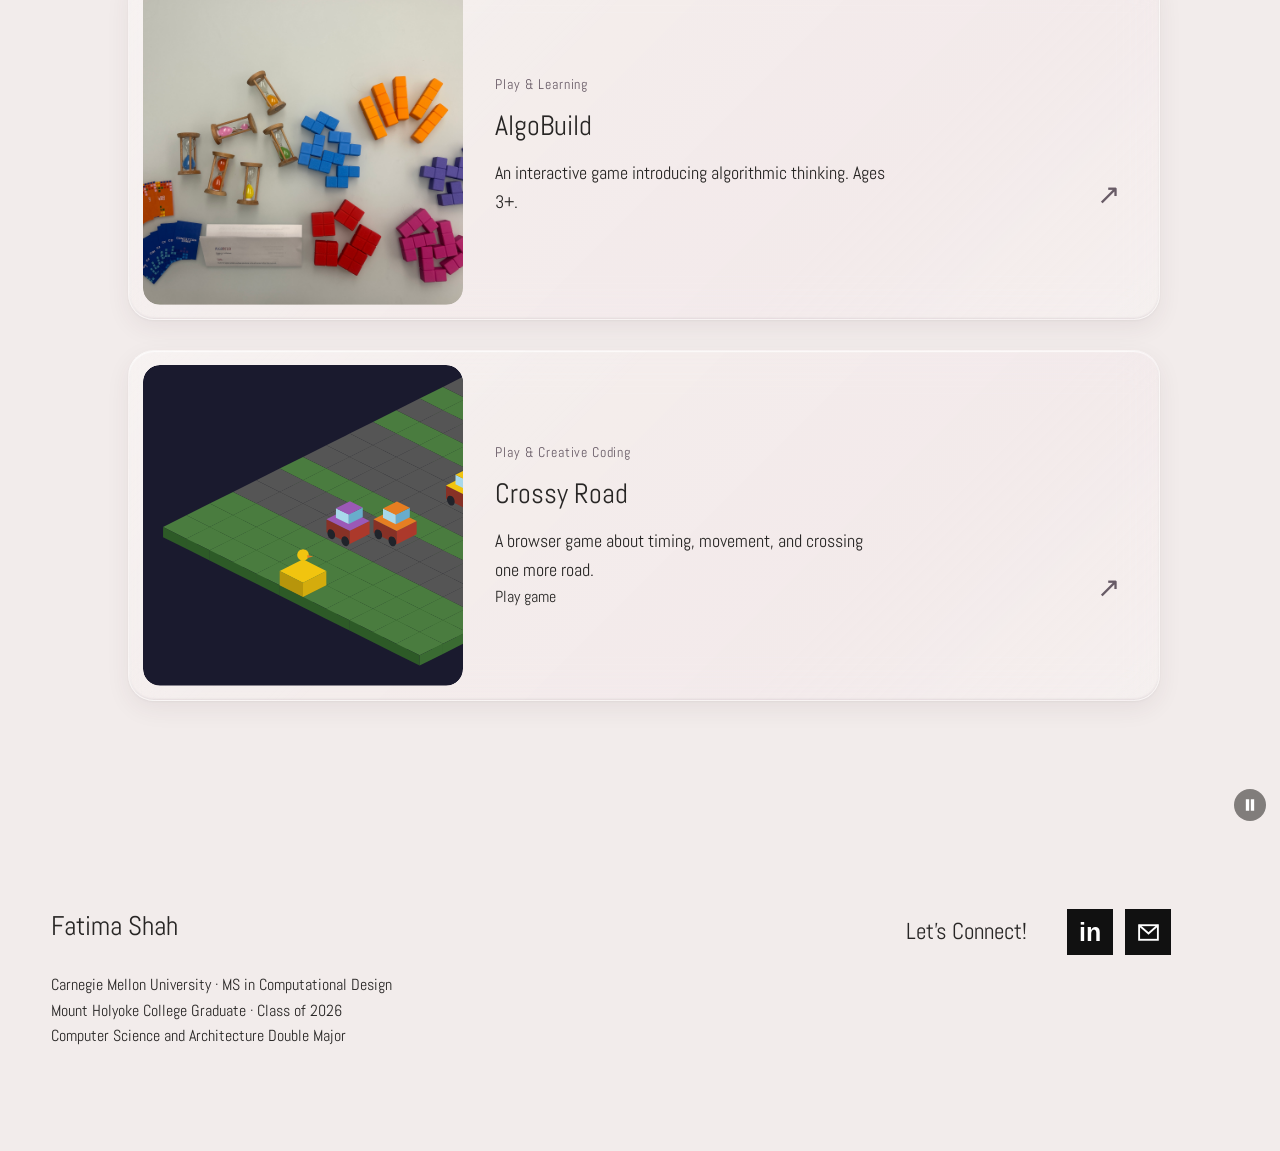
==== commit 26028f25: "Portfolio Update" ====
--- a/index.html
+++ b/index.html
@@ -143,6 +143,19 @@
                 <span class="portfolio-category">Play & Learning</span>
                 <h3>AlgoBuild</h3>
                 <p>An interactive game introducing algorithmic thinking. Ages 3+.</p>
+                <span class="portfolio-arrow" aria-hidden="true">↗</span>
+              </div>
+            </a>
+
+            <a class="portfolio-card card-crossy-road" href="crossy-road/" aria-label="Play Crossy Road">
+              <div class="portfolio-picture">
+                <img src="images/crossy-road.svg" alt="Isometric chicken and cars on grass and road lanes" loading="lazy">
+              </div>
+              <div class="portfolio-copy">
+                <span class="portfolio-category">Play &amp; Creative Coding</span>
+                <h3>Crossy Road</h3>
+                <p>A browser game about timing, movement, and crossing one more road.</p>
+                <span>Play game</span>
                 <span class="portfolio-arrow" aria-hidden="true">↗</span>
               </div>
             </a>
--- a/style.css
+++ b/style.css
@@ -1447,3 +1447,9 @@
       transform: none;
     }
   }
+
+/* Crossy Road uses the shared portfolio card layout. */
+.card-crossy-road {
+  --card-bg: #e2e5dc;
+  --card-accent: #545e47;
+}
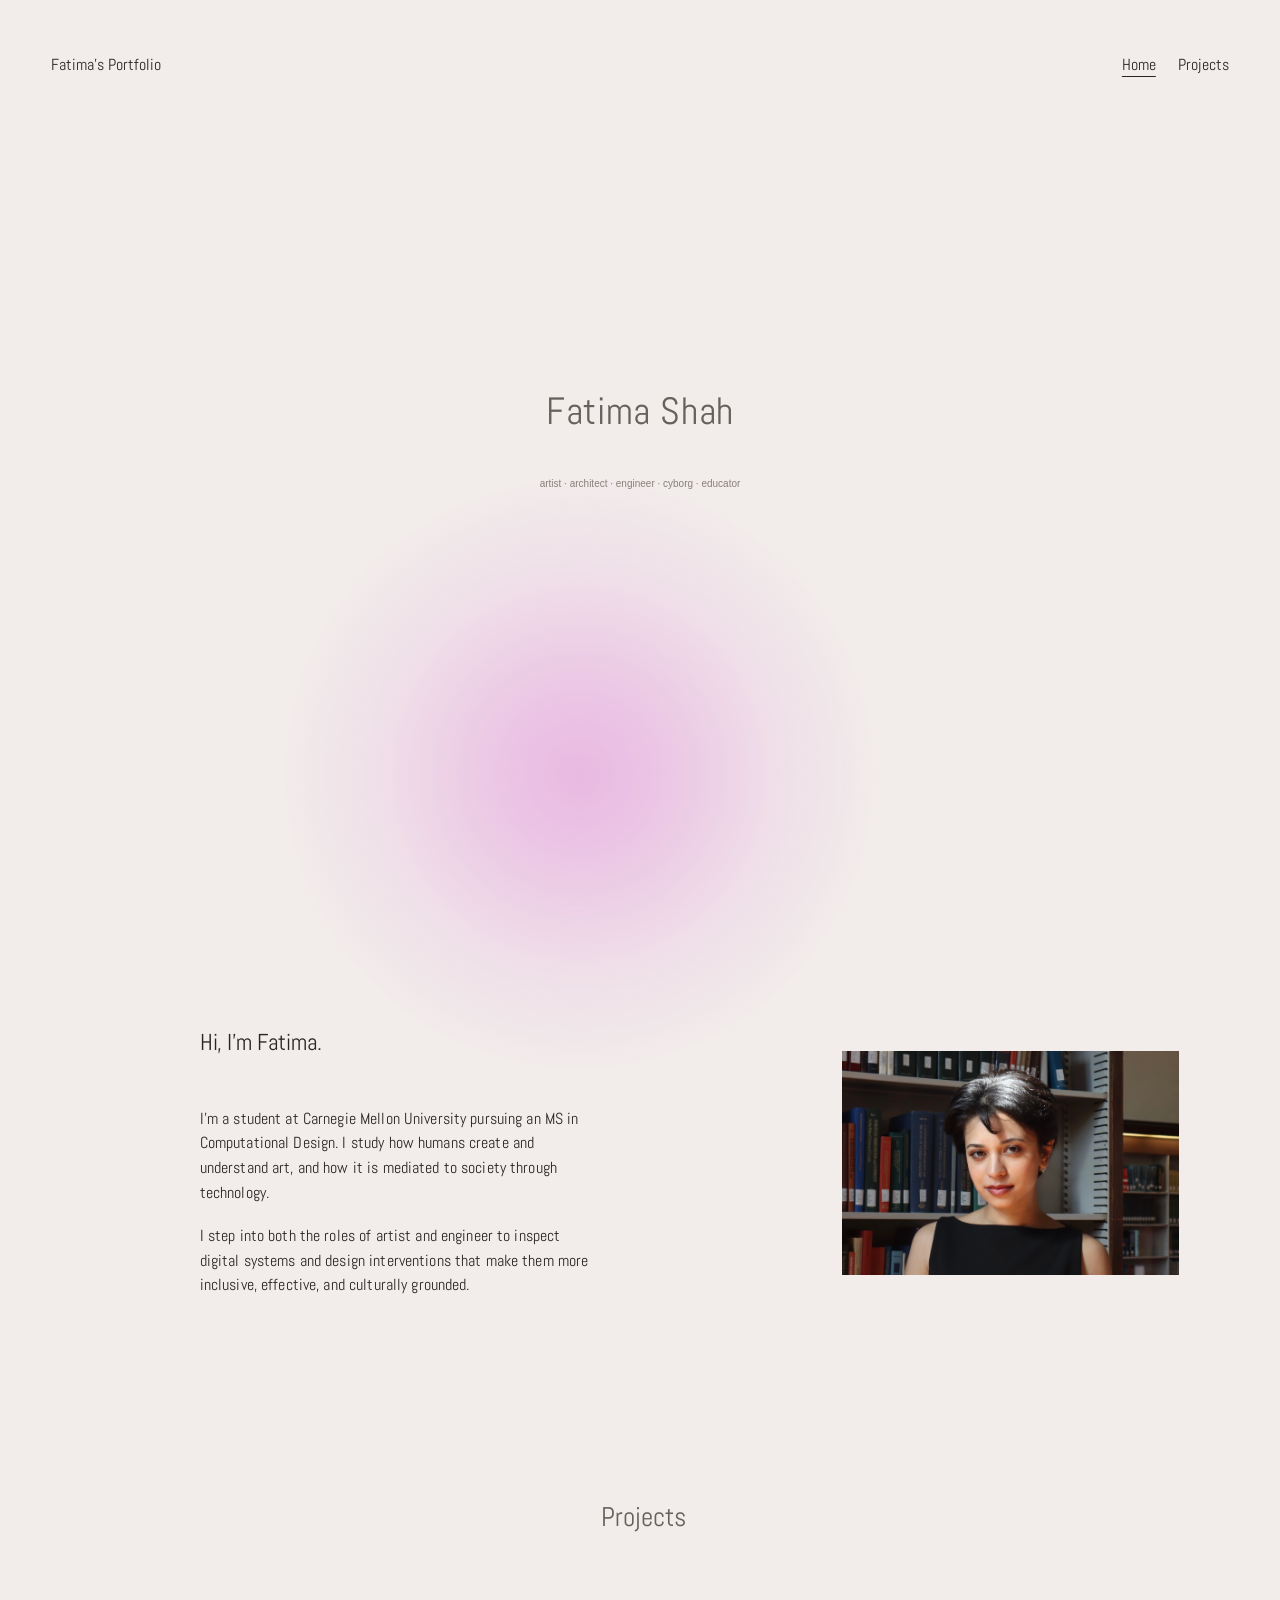
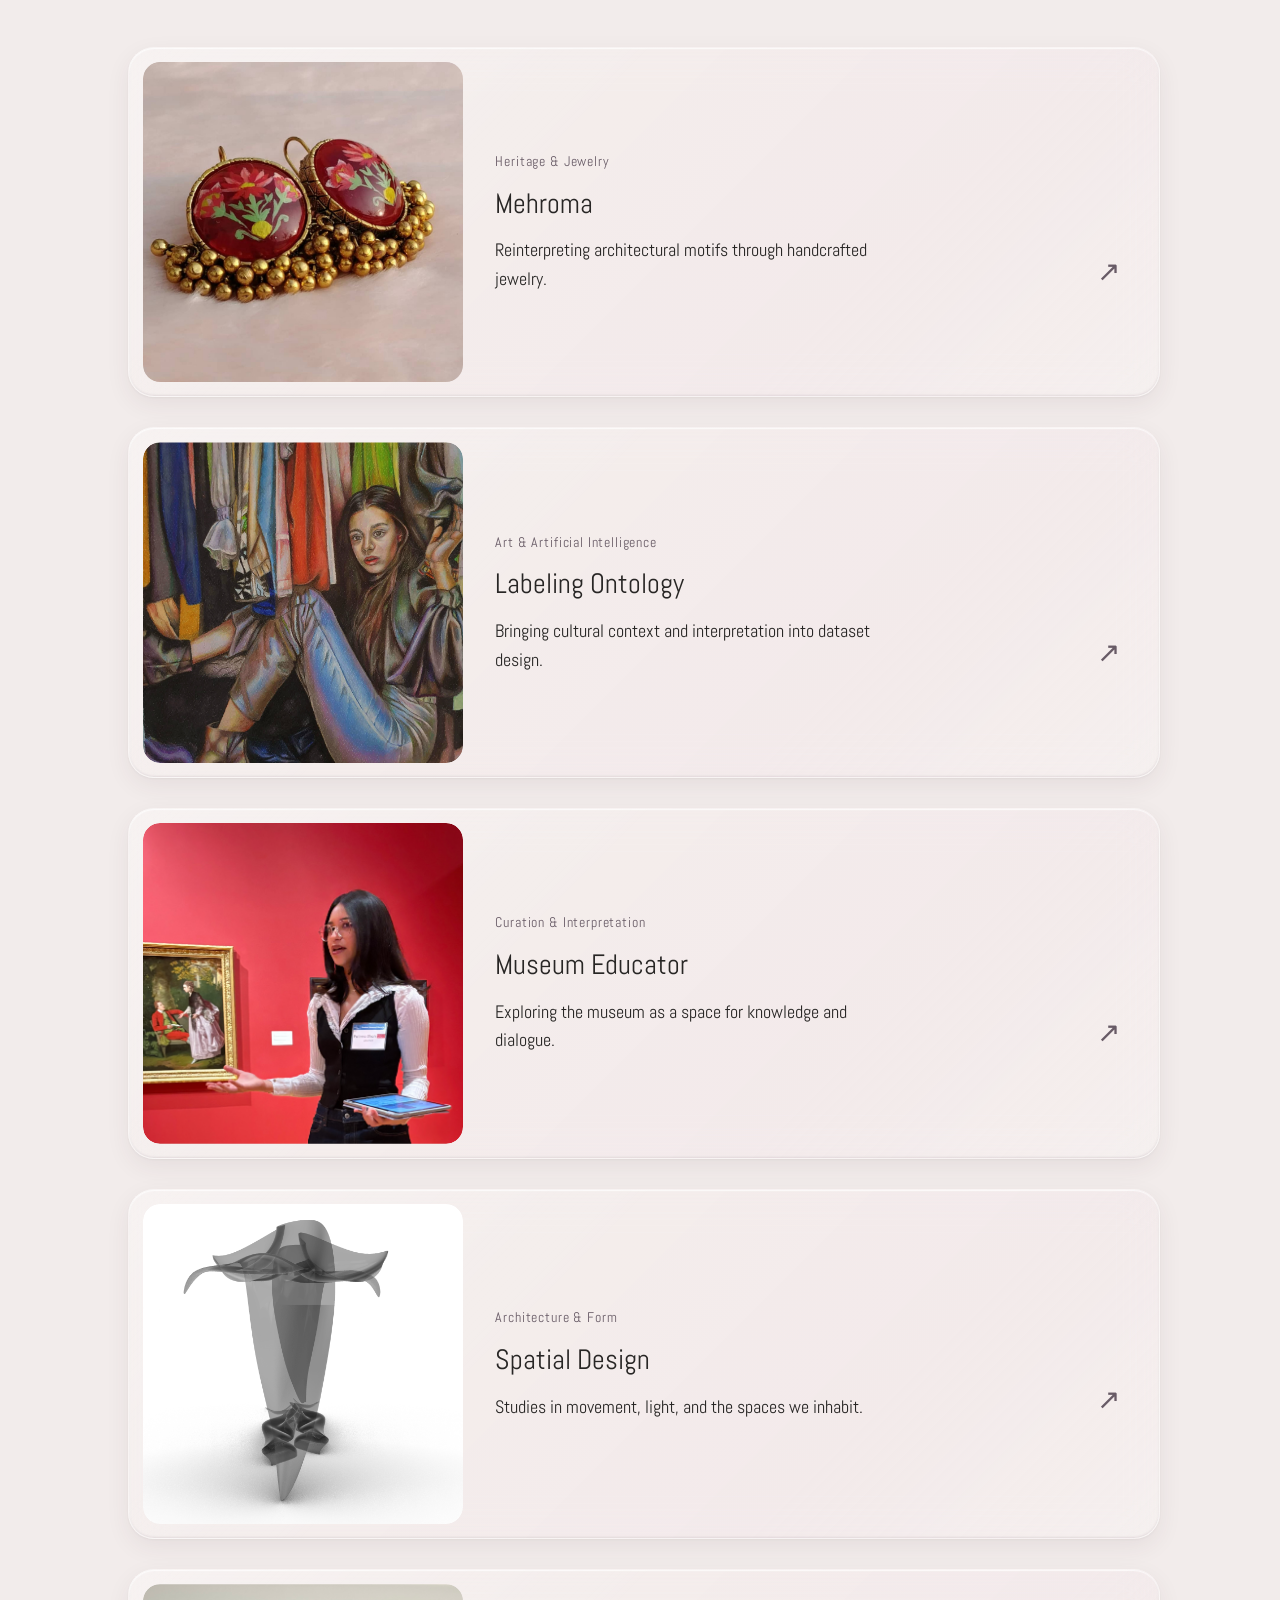
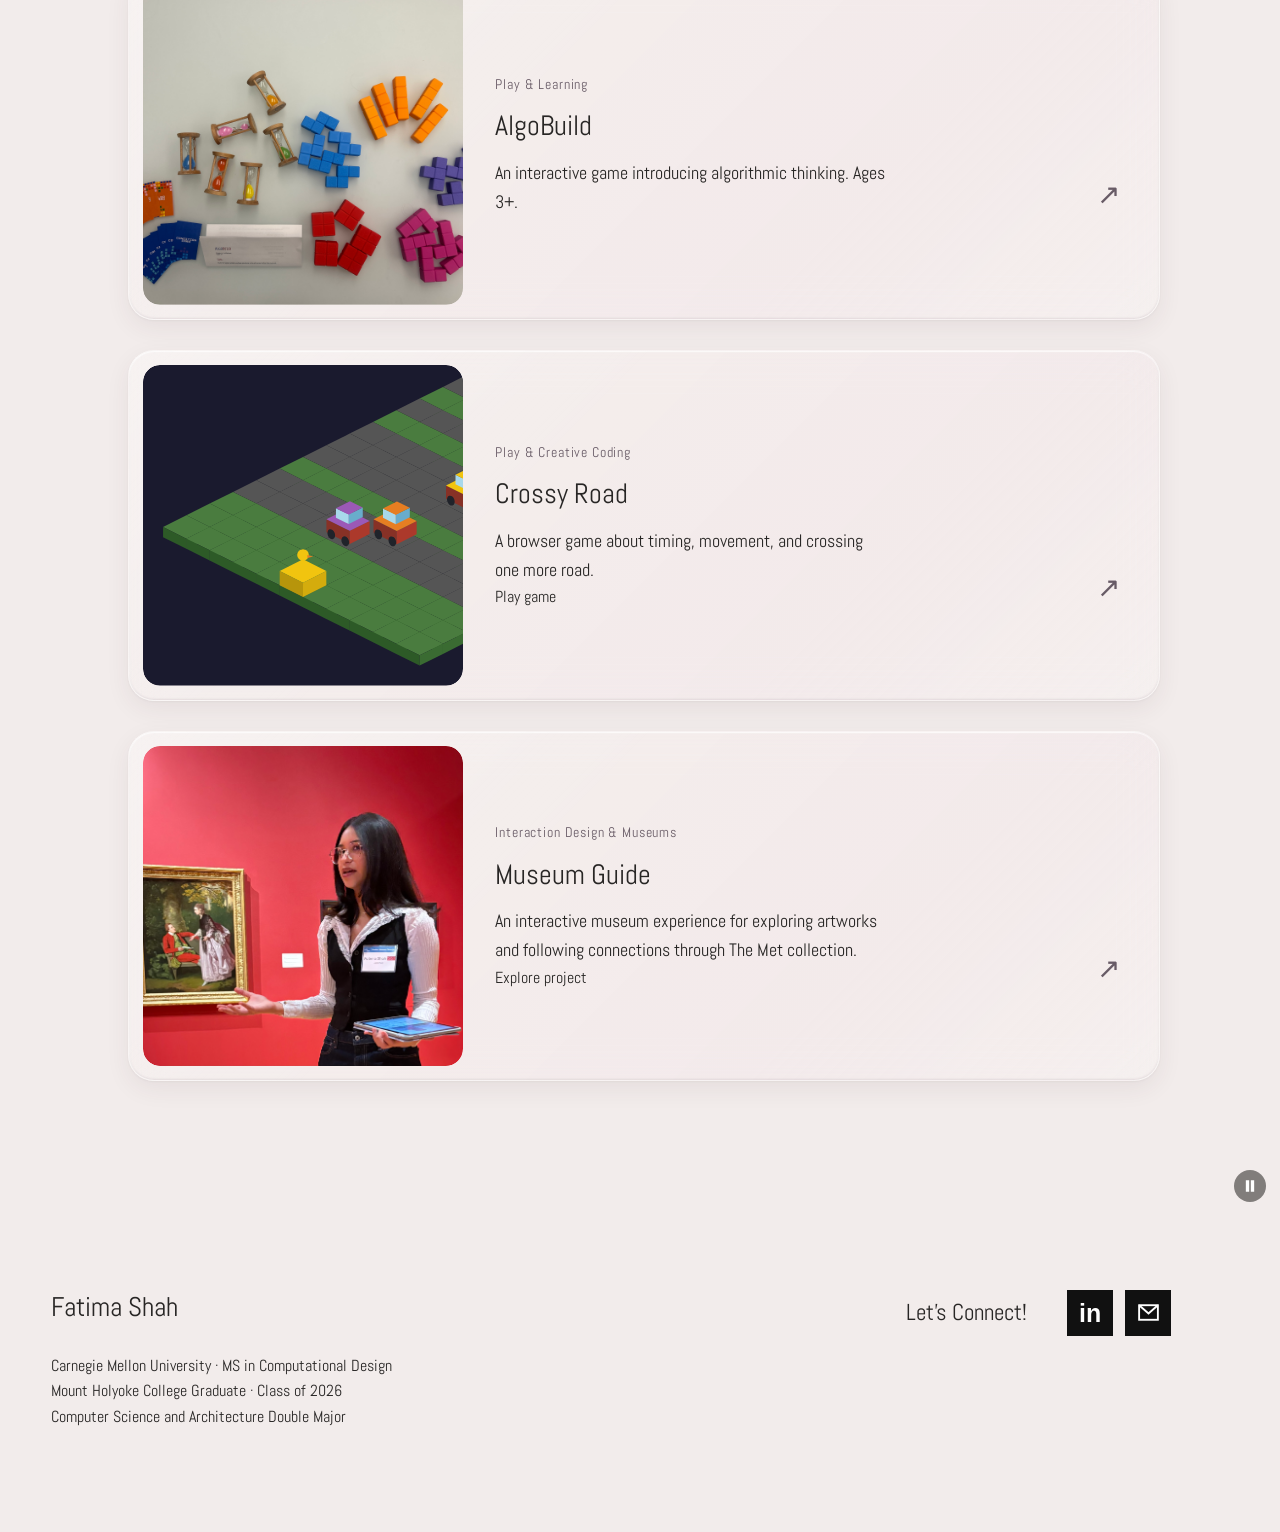
==== commit 3cff0aff: "Add Museum Guide portfolio card Added a portfolio card for the Museum Guide project, including an im" ====
--- a/index.html
+++ b/index.html
@@ -156,6 +156,23 @@
                 <h3>Crossy Road</h3>
                 <p>A browser game about timing, movement, and crossing one more road.</p>
                 <span>Play game</span>
+                <span class="portfolio-arrow" aria-hidden="true">↗</span>
+              </div>
+            </a>
+            <a class="portfolio-card card-museum-guide" href="museum-guide/" aria-label="Open Museum Guide">
+              <div class="portfolio-picture">
+                <img
+                  src="images/mus1.jpg"
+                  alt="Museum Guide"
+                  loading="lazy"
+                >
+              </div>
+
+              <div class="portfolio-copy">
+                <span class="portfolio-category">Interaction Design &amp; Museums</span>
+                <h3>Museum Guide</h3>
+                <p>An interactive museum experience for exploring artworks and following connections through The Met collection.</p>
+                <span>Explore project</span>
                 <span class="portfolio-arrow" aria-hidden="true">↗</span>
               </div>
             </a>
@@ -217,4 +234,4 @@
     </div>
   </footer>
 </body>
-</html>+</html>
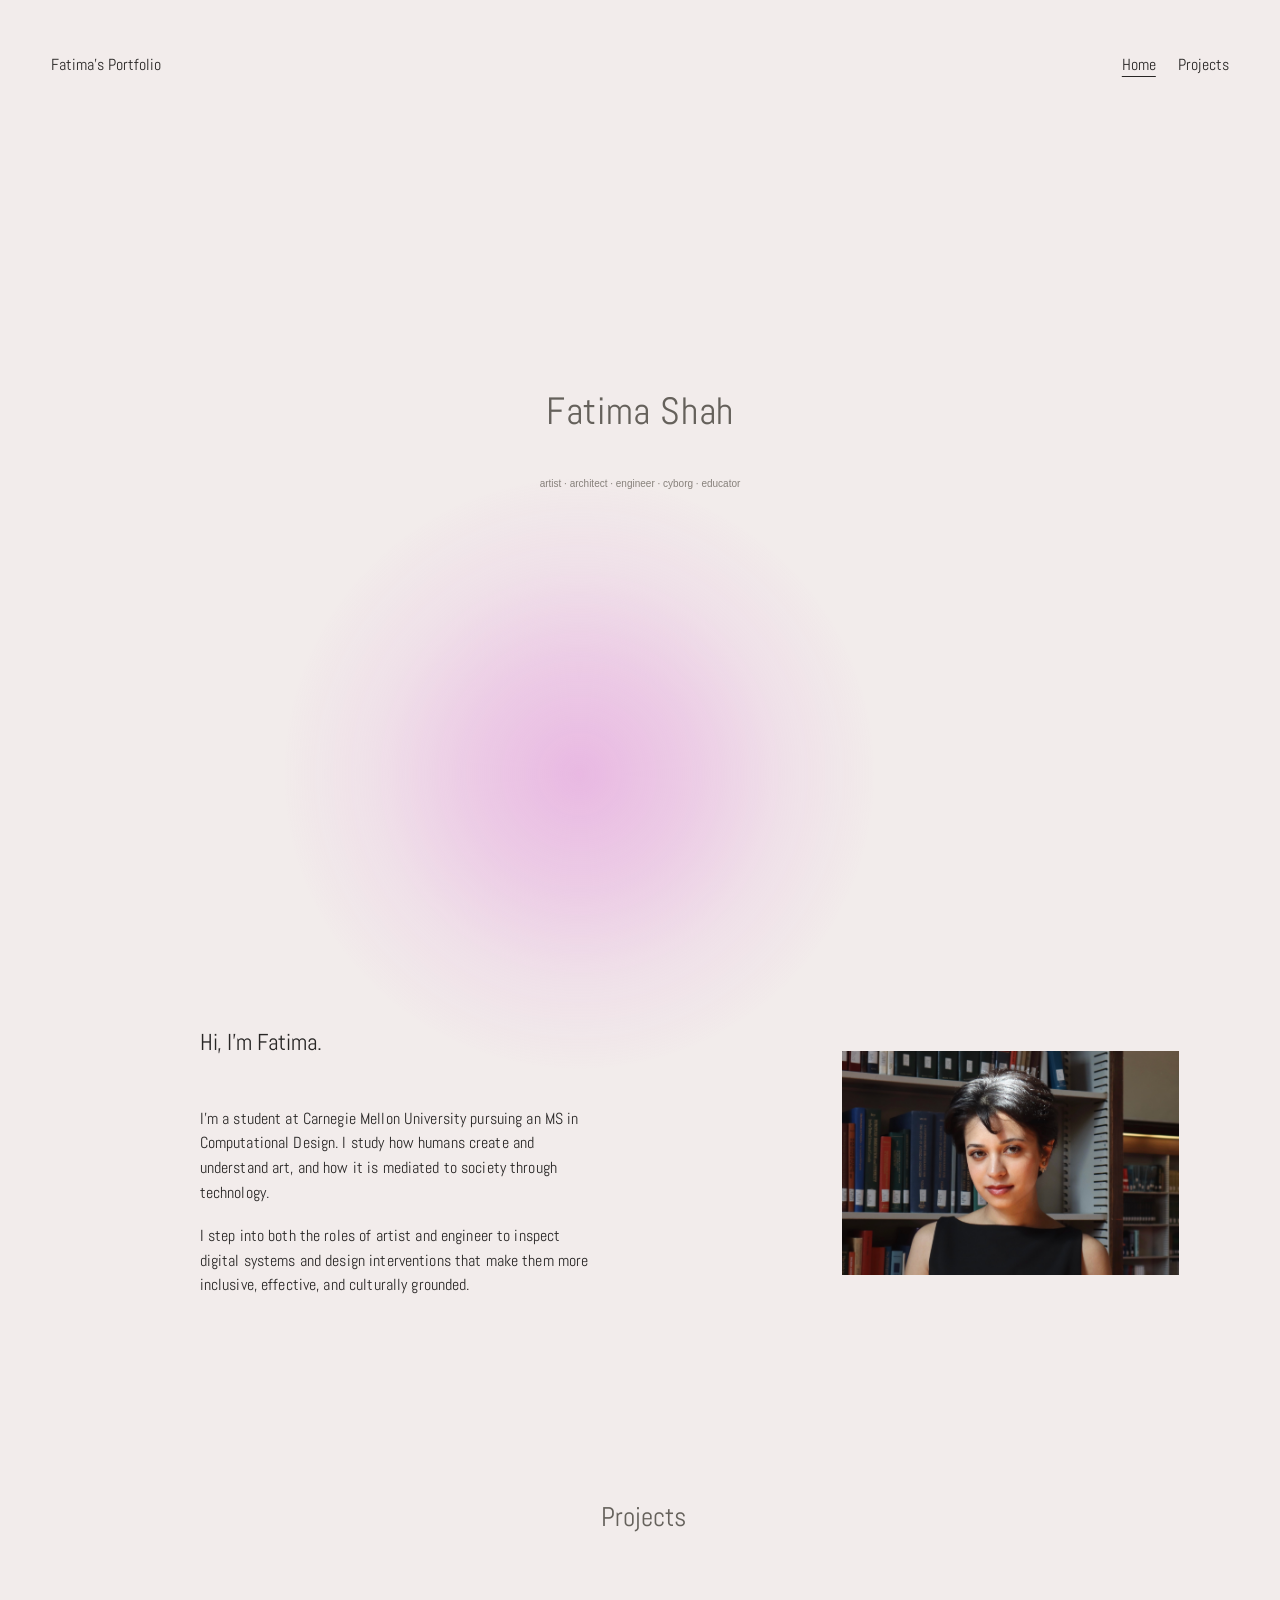
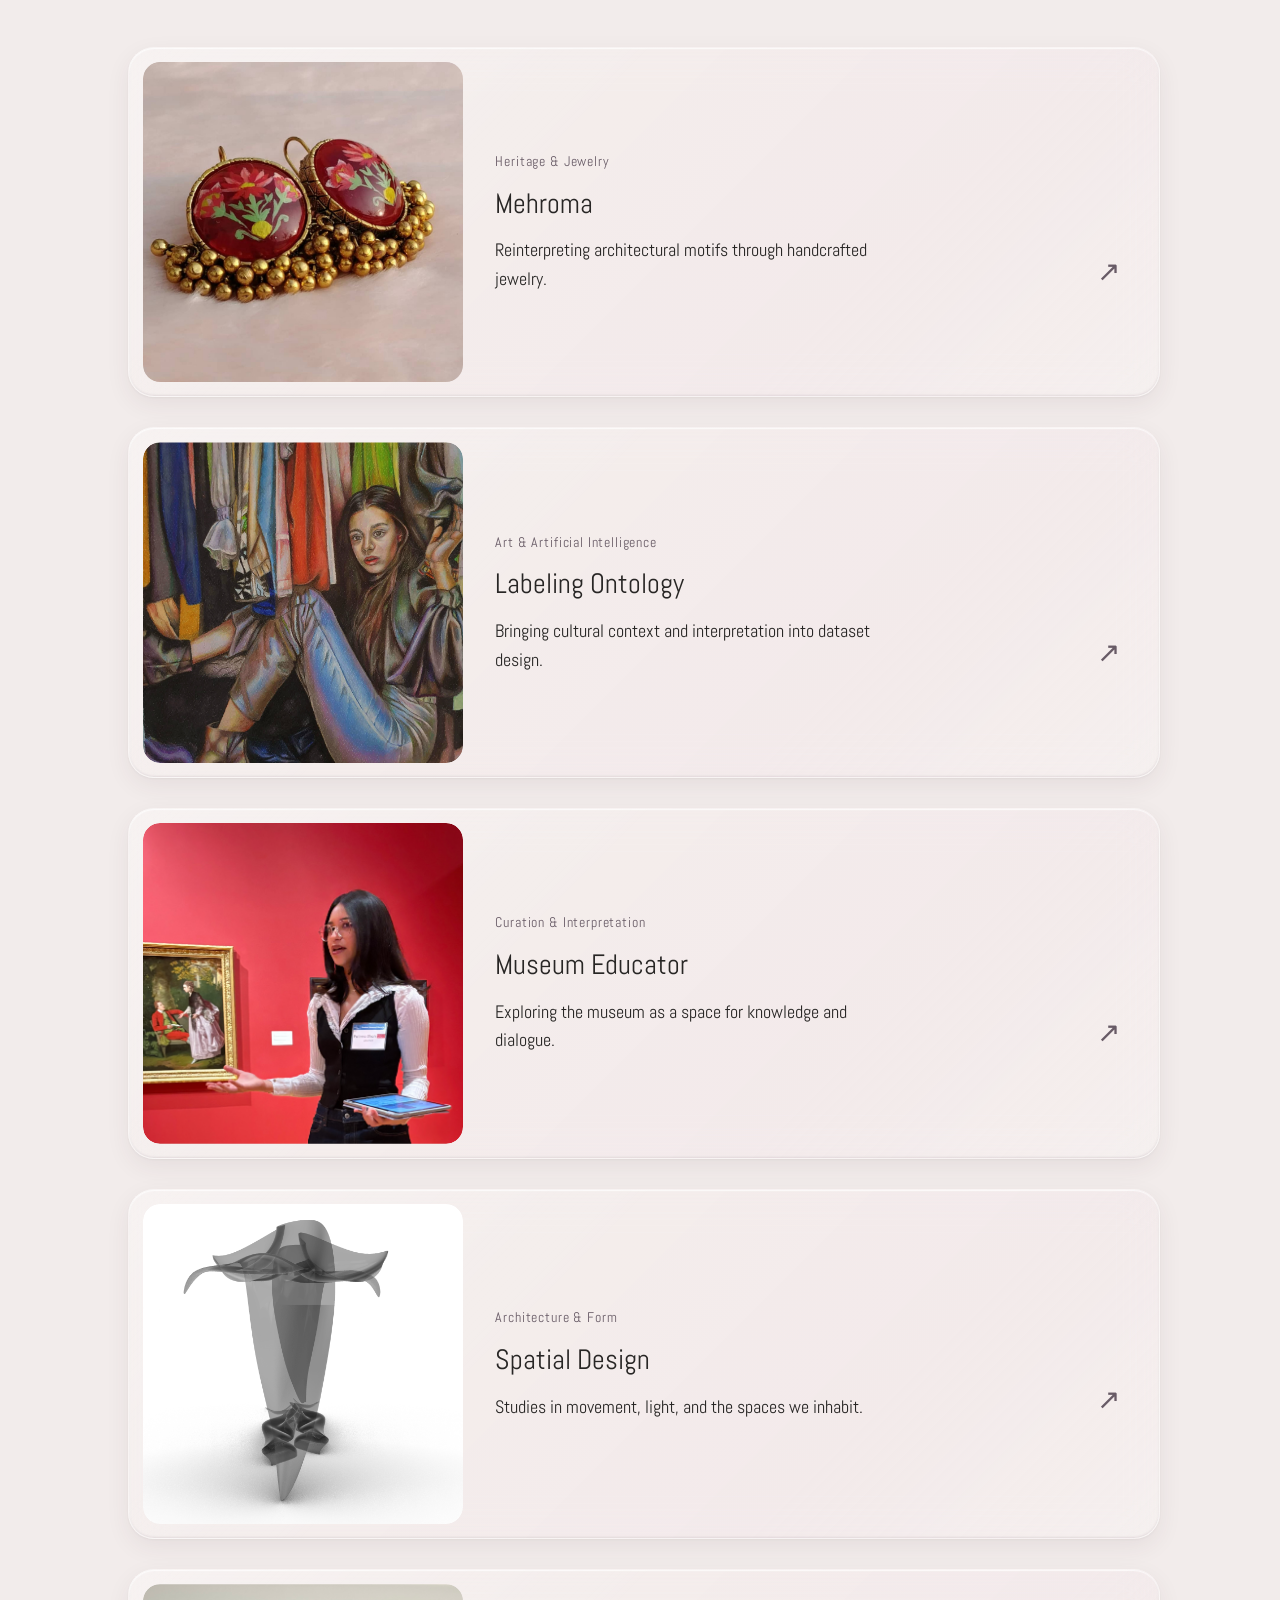
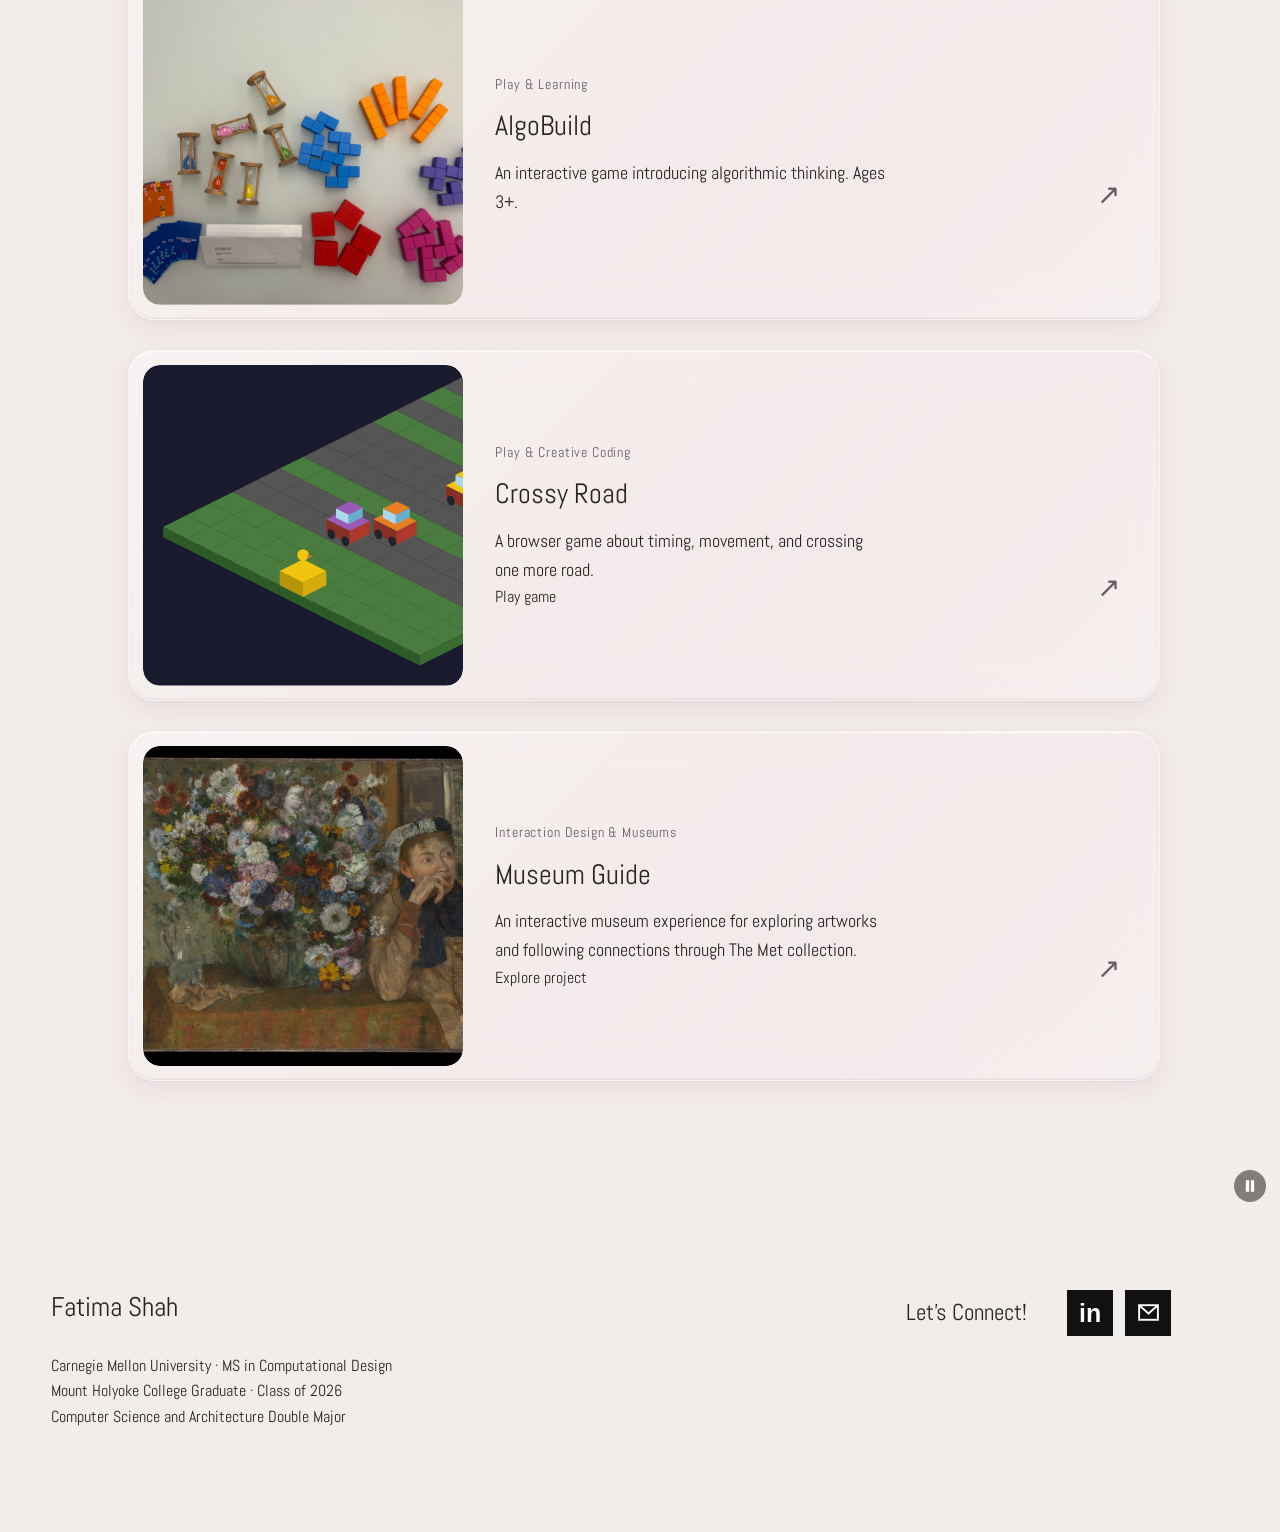
==== commit b7589a87: "Update image source for museum guide" ====
--- a/index.html
+++ b/index.html
@@ -162,7 +162,7 @@
             <a class="portfolio-card card-museum-guide" href="museum-guide/" aria-label="Open Museum Guide">
               <div class="portfolio-picture">
                 <img
-                  src="images/mus1.jpg"
+                  src="museum-guide/assets/artworks/436121.jpg"
                   alt="Museum Guide"
                   loading="lazy"
                 >
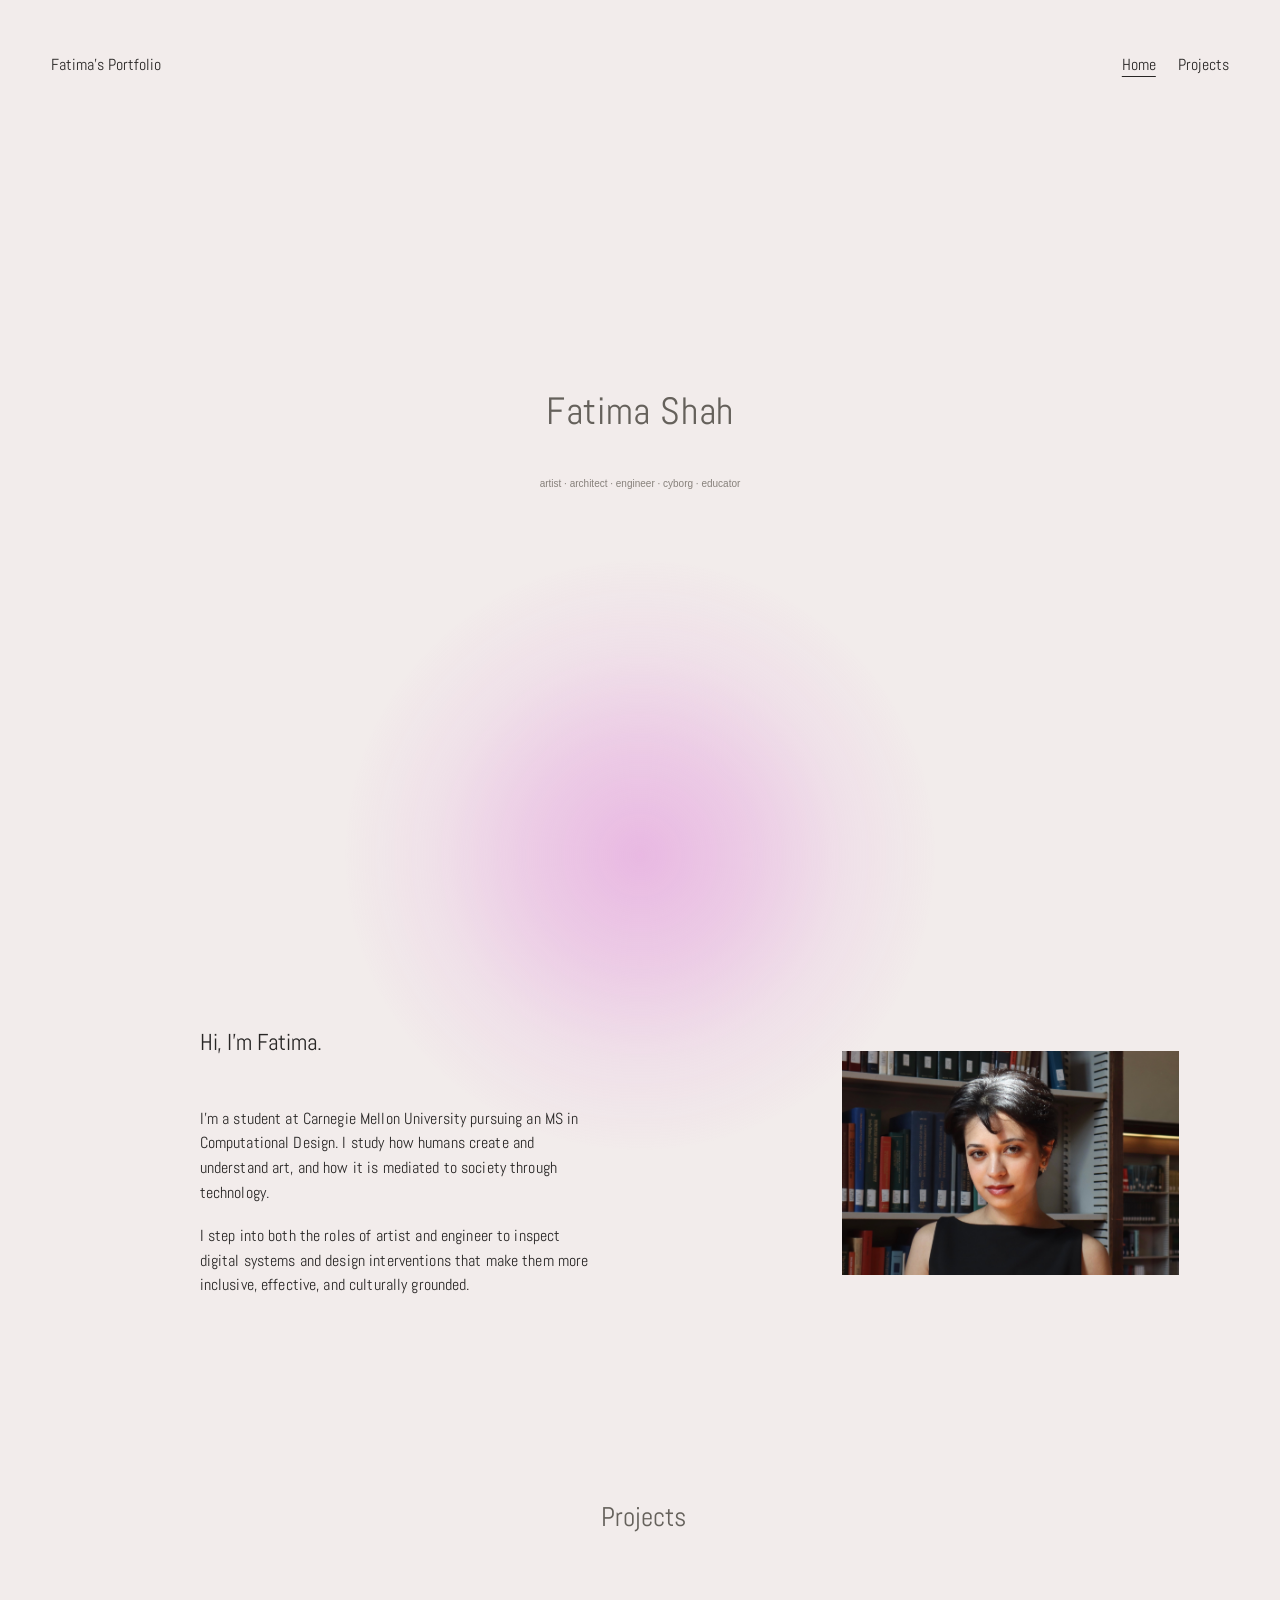
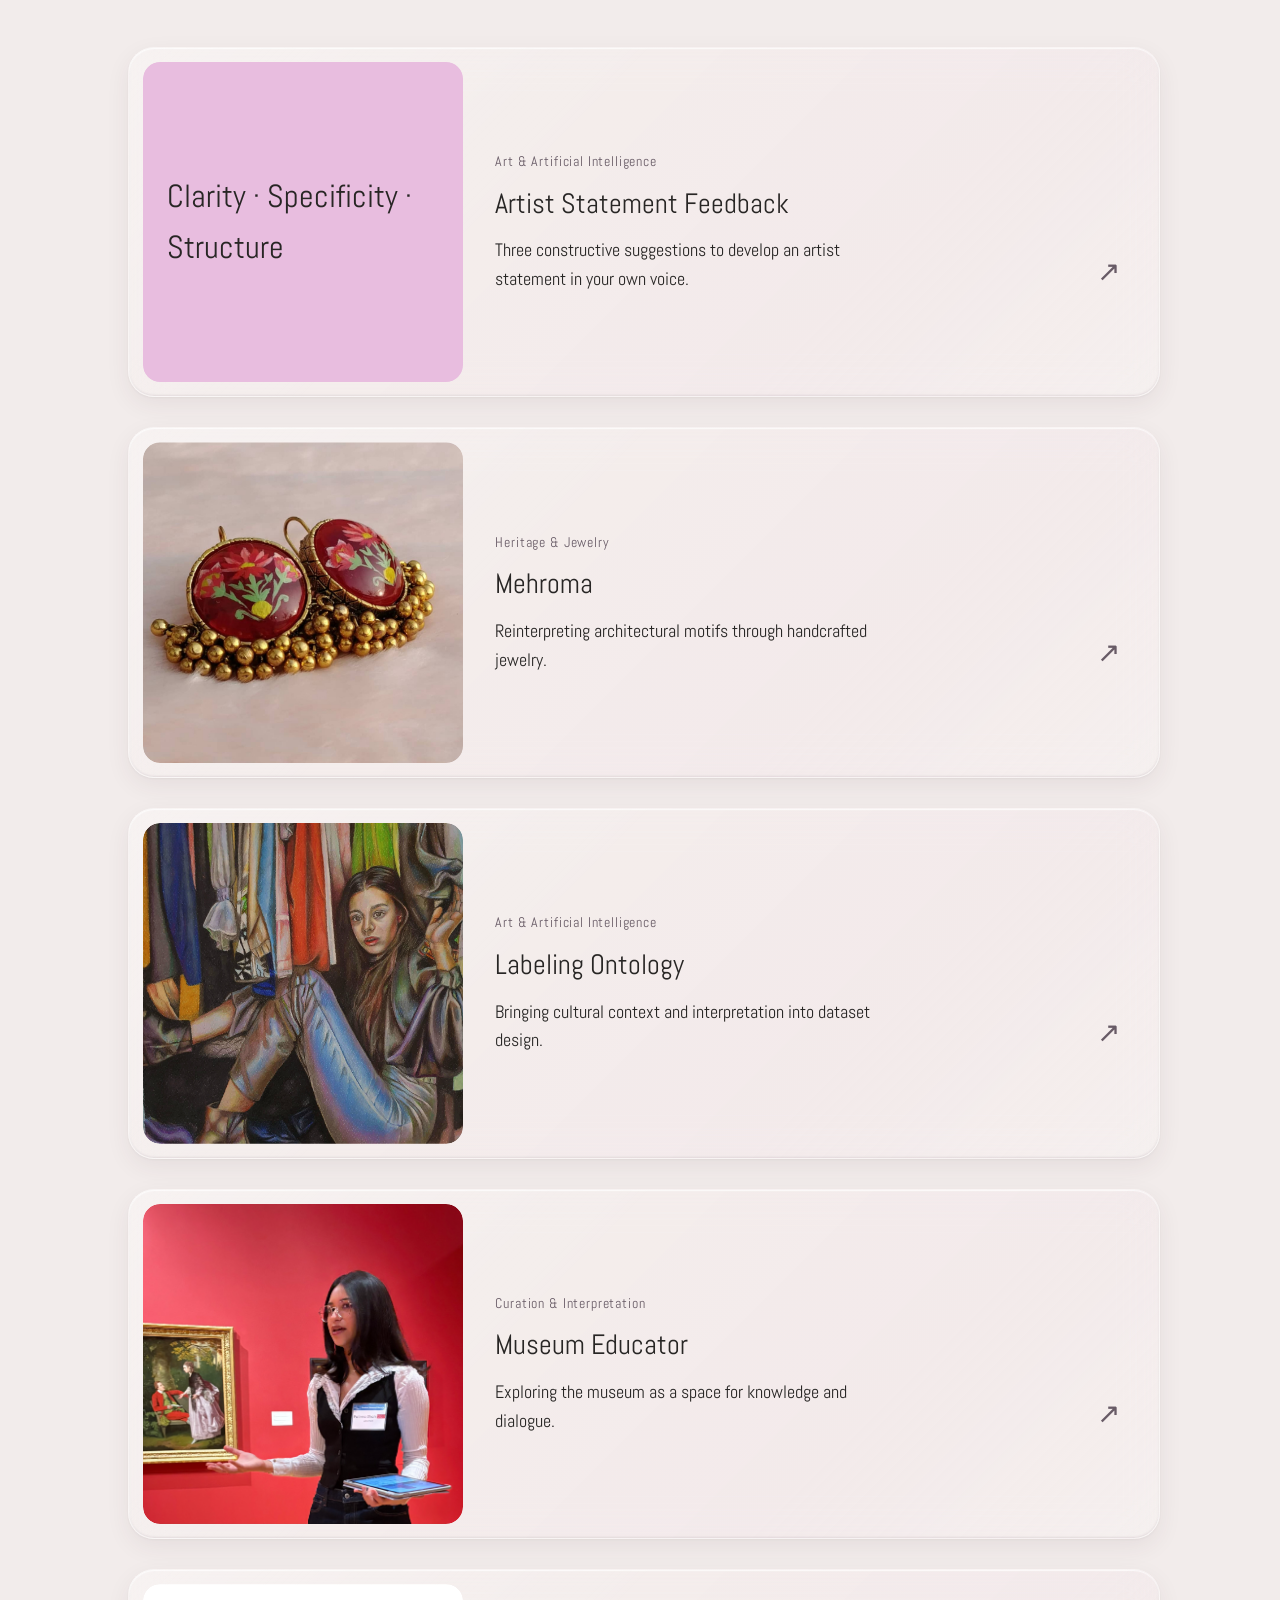
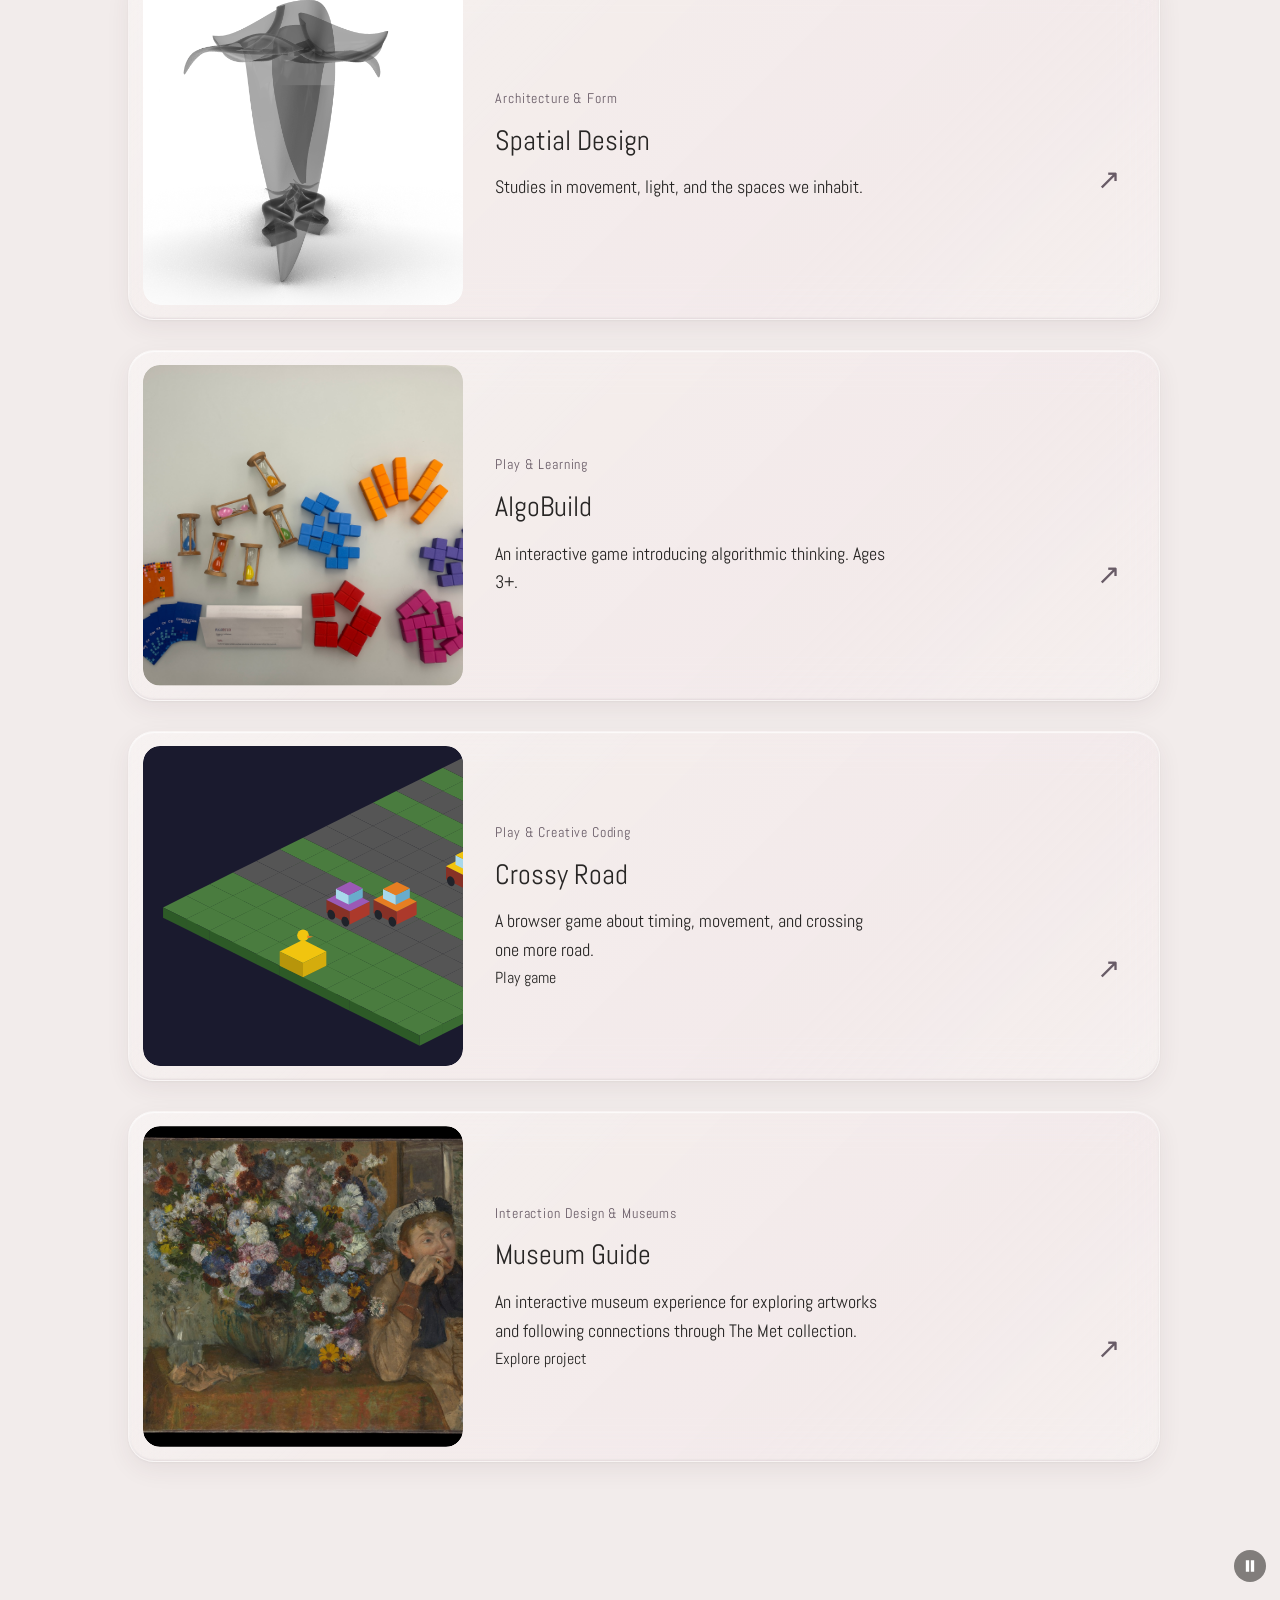
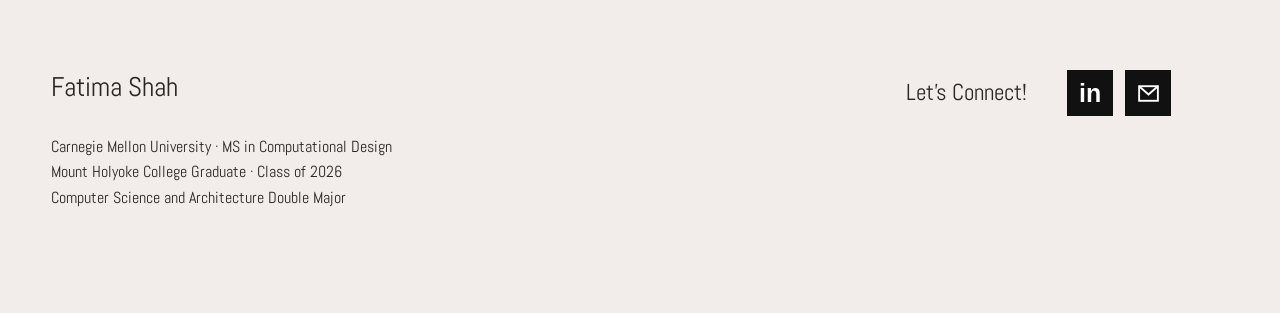
==== commit 119f1155: "Add Artist Statement Feedback portfolio project" ====
--- a/index.html
+++ b/index.html
@@ -65,6 +65,18 @@
         <h2>Projects</h2>
 
         <div class="portfolio-cards">
+            <a class="portfolio-card" href="statement-feedback/">
+              <div class="portfolio-picture" style="display:grid;place-items:center;background:#e8bddf;padding:24px">
+                <span aria-hidden="true" style="font-size:32px">Clarity · Specificity · Structure</span>
+              </div>
+              <div class="portfolio-copy">
+                <span class="portfolio-category">Art &amp; Artificial Intelligence</span>
+                <h3>Artist Statement Feedback</h3>
+                <p>Three constructive suggestions to develop an artist statement in your own voice.</p>
+                <span class="portfolio-arrow" aria-hidden="true">↗</span>
+              </div>
+            </a>
+
             <a class="portfolio-card card-mehroma" href="mehroma.html">
               <div class="portfolio-picture">
                 <img
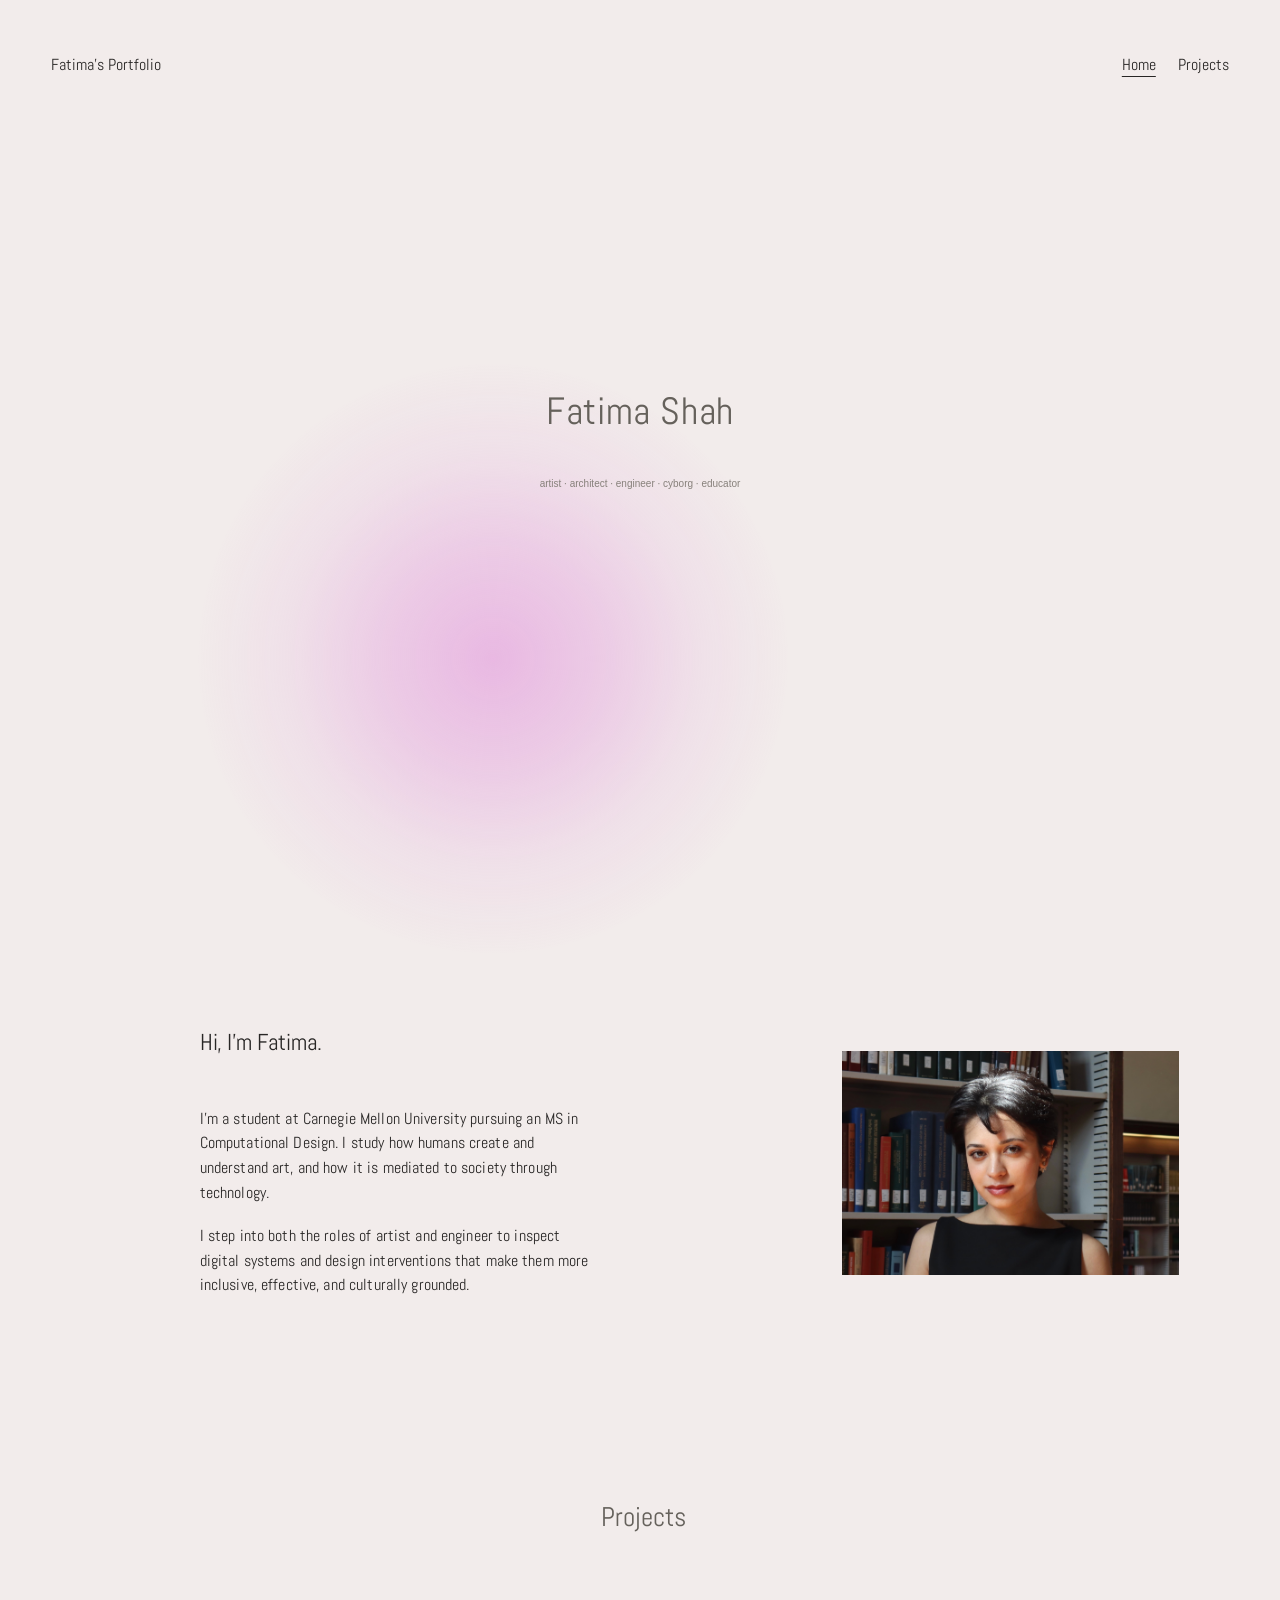
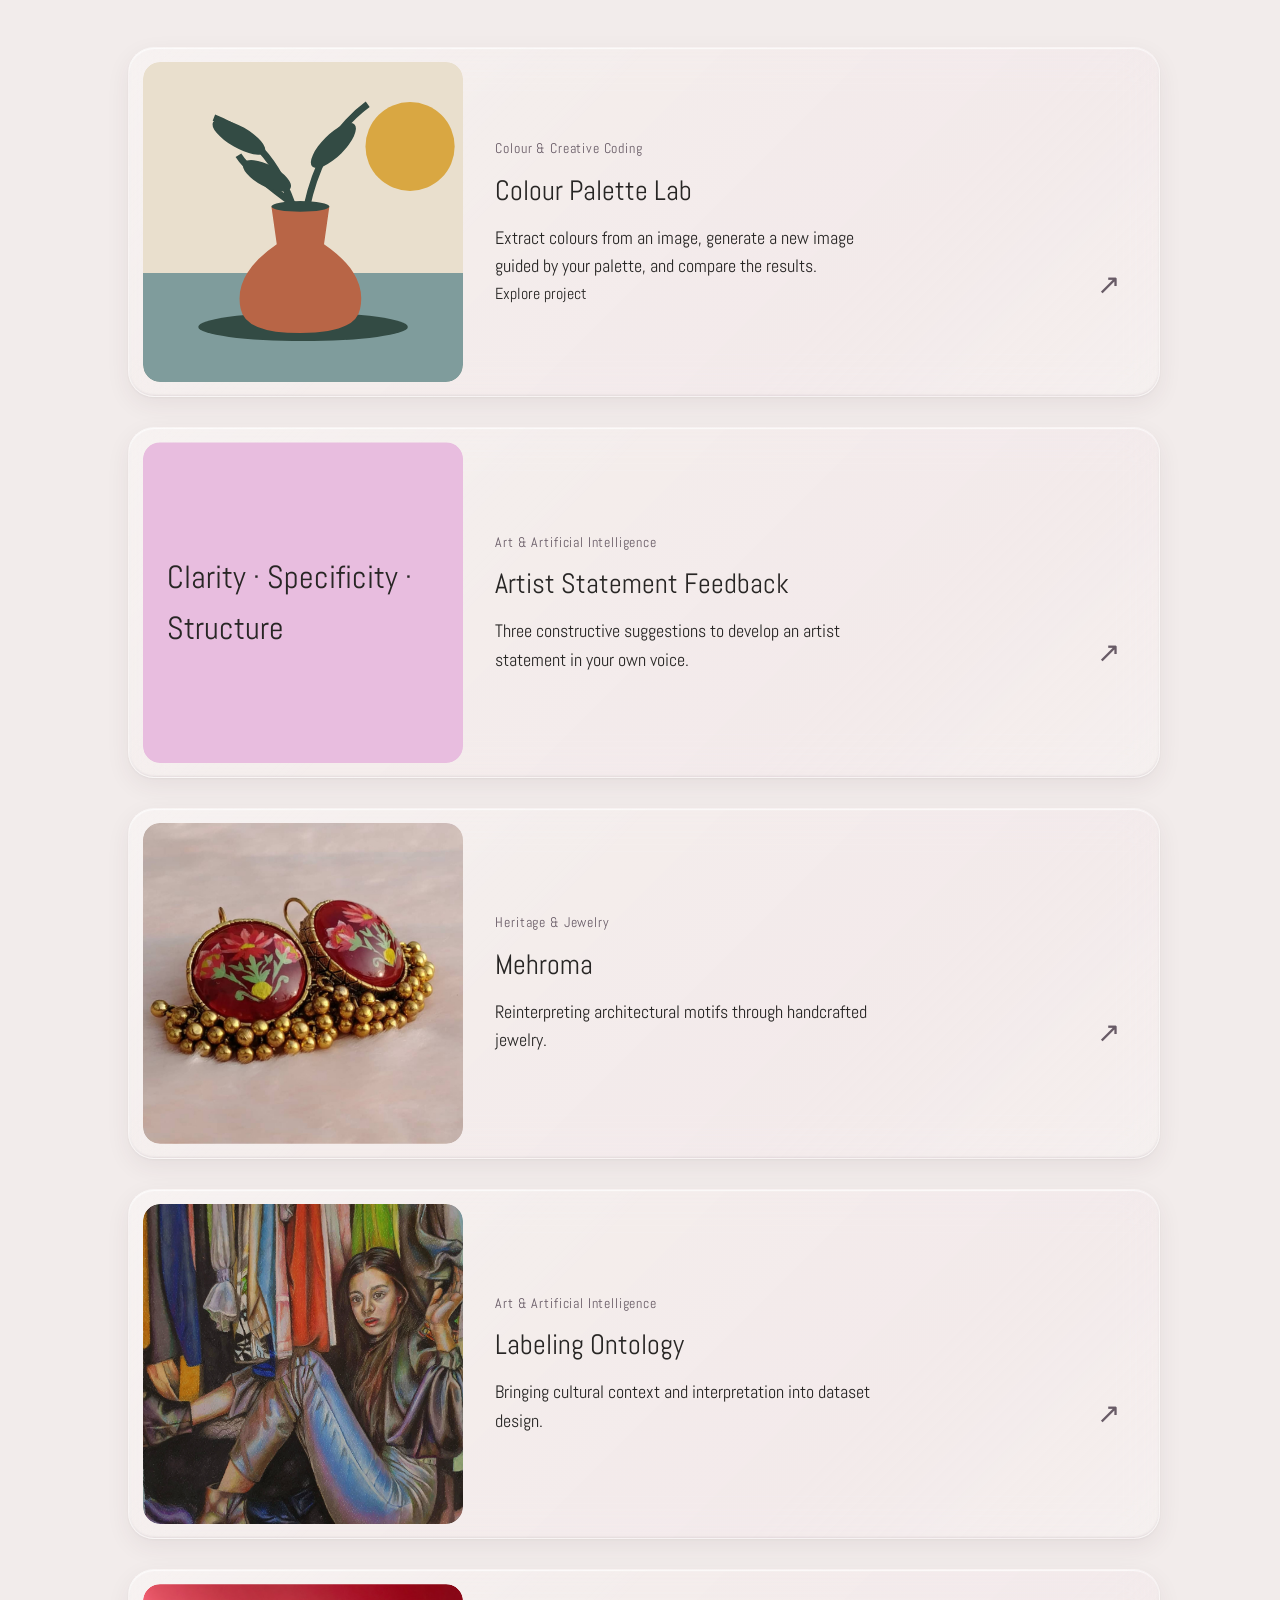
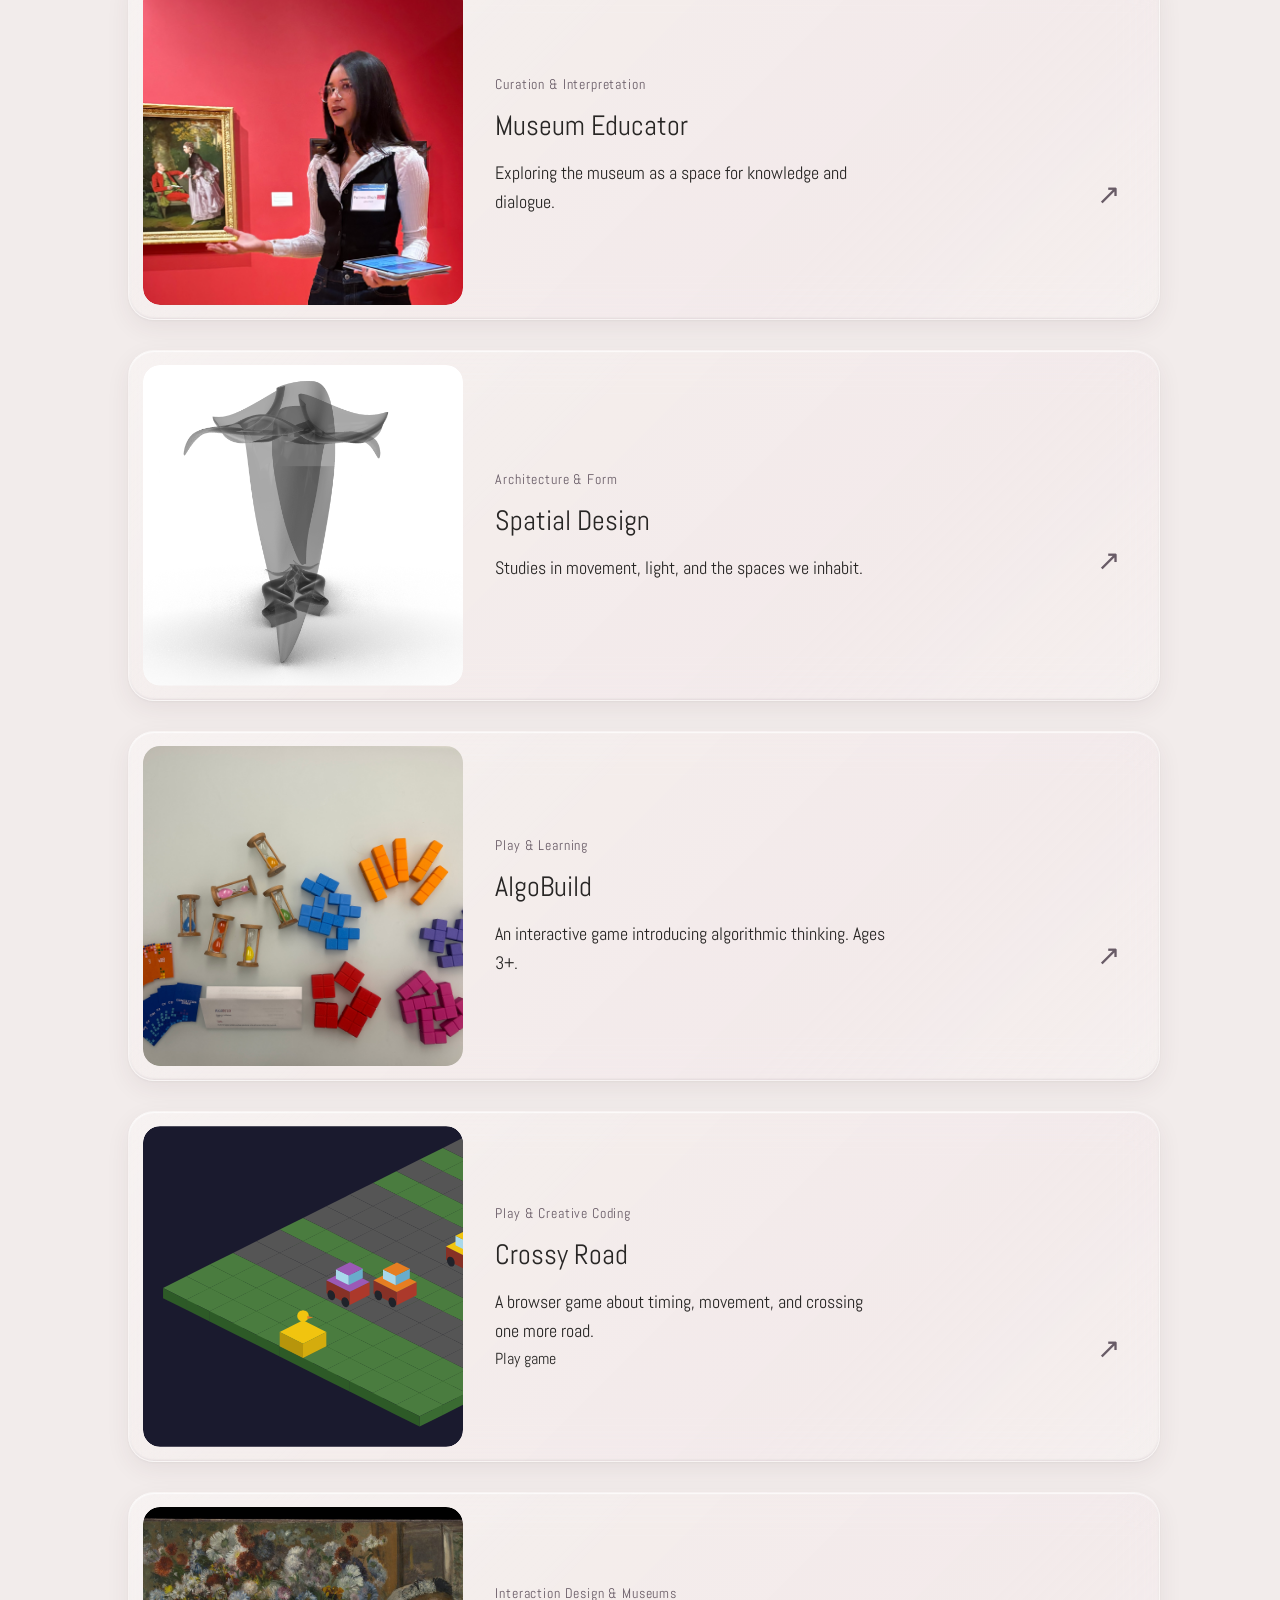
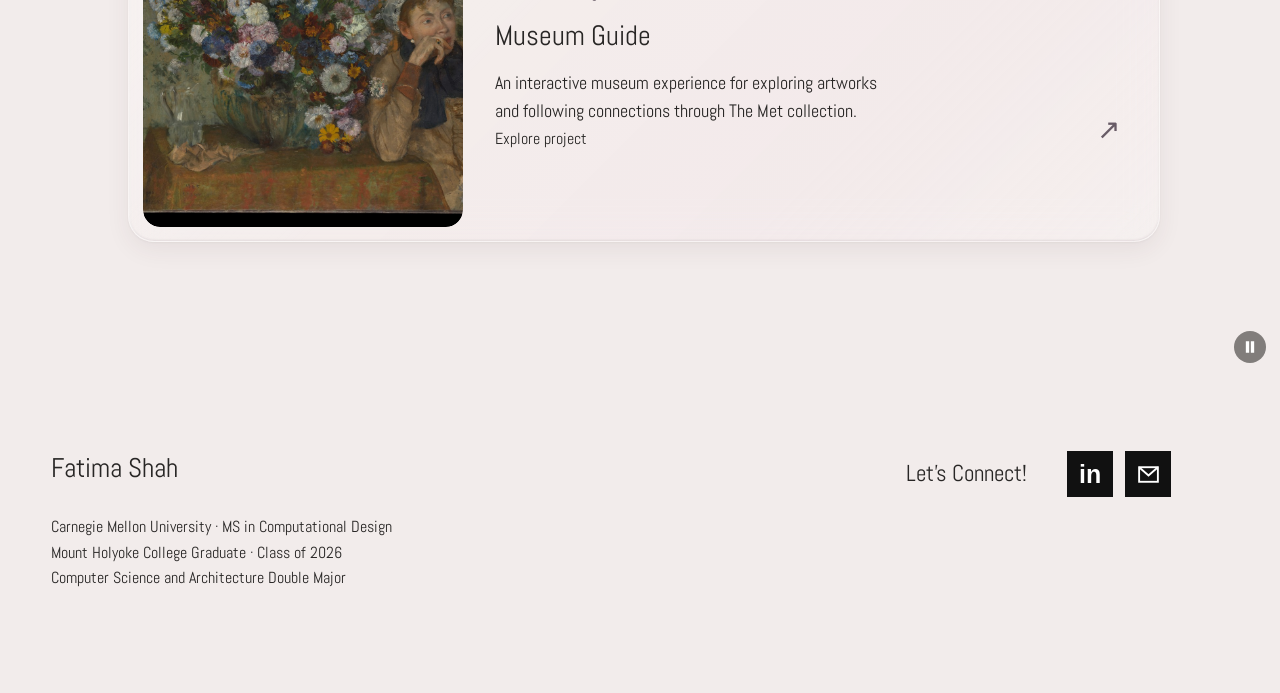
==== commit 2a15333e: "Add Colour Palette Lab to portfolio projects" ====
--- a/index.html
+++ b/index.html
@@ -65,6 +65,23 @@
         <h2>Projects</h2>
 
         <div class="portfolio-cards">
+            <a class="portfolio-card card-palette-lab" href="palette-lab/" aria-label="Open Colour Palette Lab">
+              <div class="portfolio-picture">
+                <img
+                  src="palette-lab/assets/still-life.svg"
+                  alt="Terracotta vase with green stems and a golden sun"
+                  loading="lazy"
+                >
+              </div>
+              <div class="portfolio-copy">
+                <span class="portfolio-category">Colour &amp; Creative Coding</span>
+                <h3>Colour Palette Lab</h3>
+                <p>Extract colours from an image, generate a new image guided by your palette, and compare the results.</p>
+                <span>Explore project</span>
+                <span class="portfolio-arrow" aria-hidden="true">↗</span>
+              </div>
+            </a>
+
             <a class="portfolio-card" href="statement-feedback/">
               <div class="portfolio-picture" style="display:grid;place-items:center;background:#e8bddf;padding:24px">
                 <span aria-hidden="true" style="font-size:32px">Clarity · Specificity · Structure</span>
